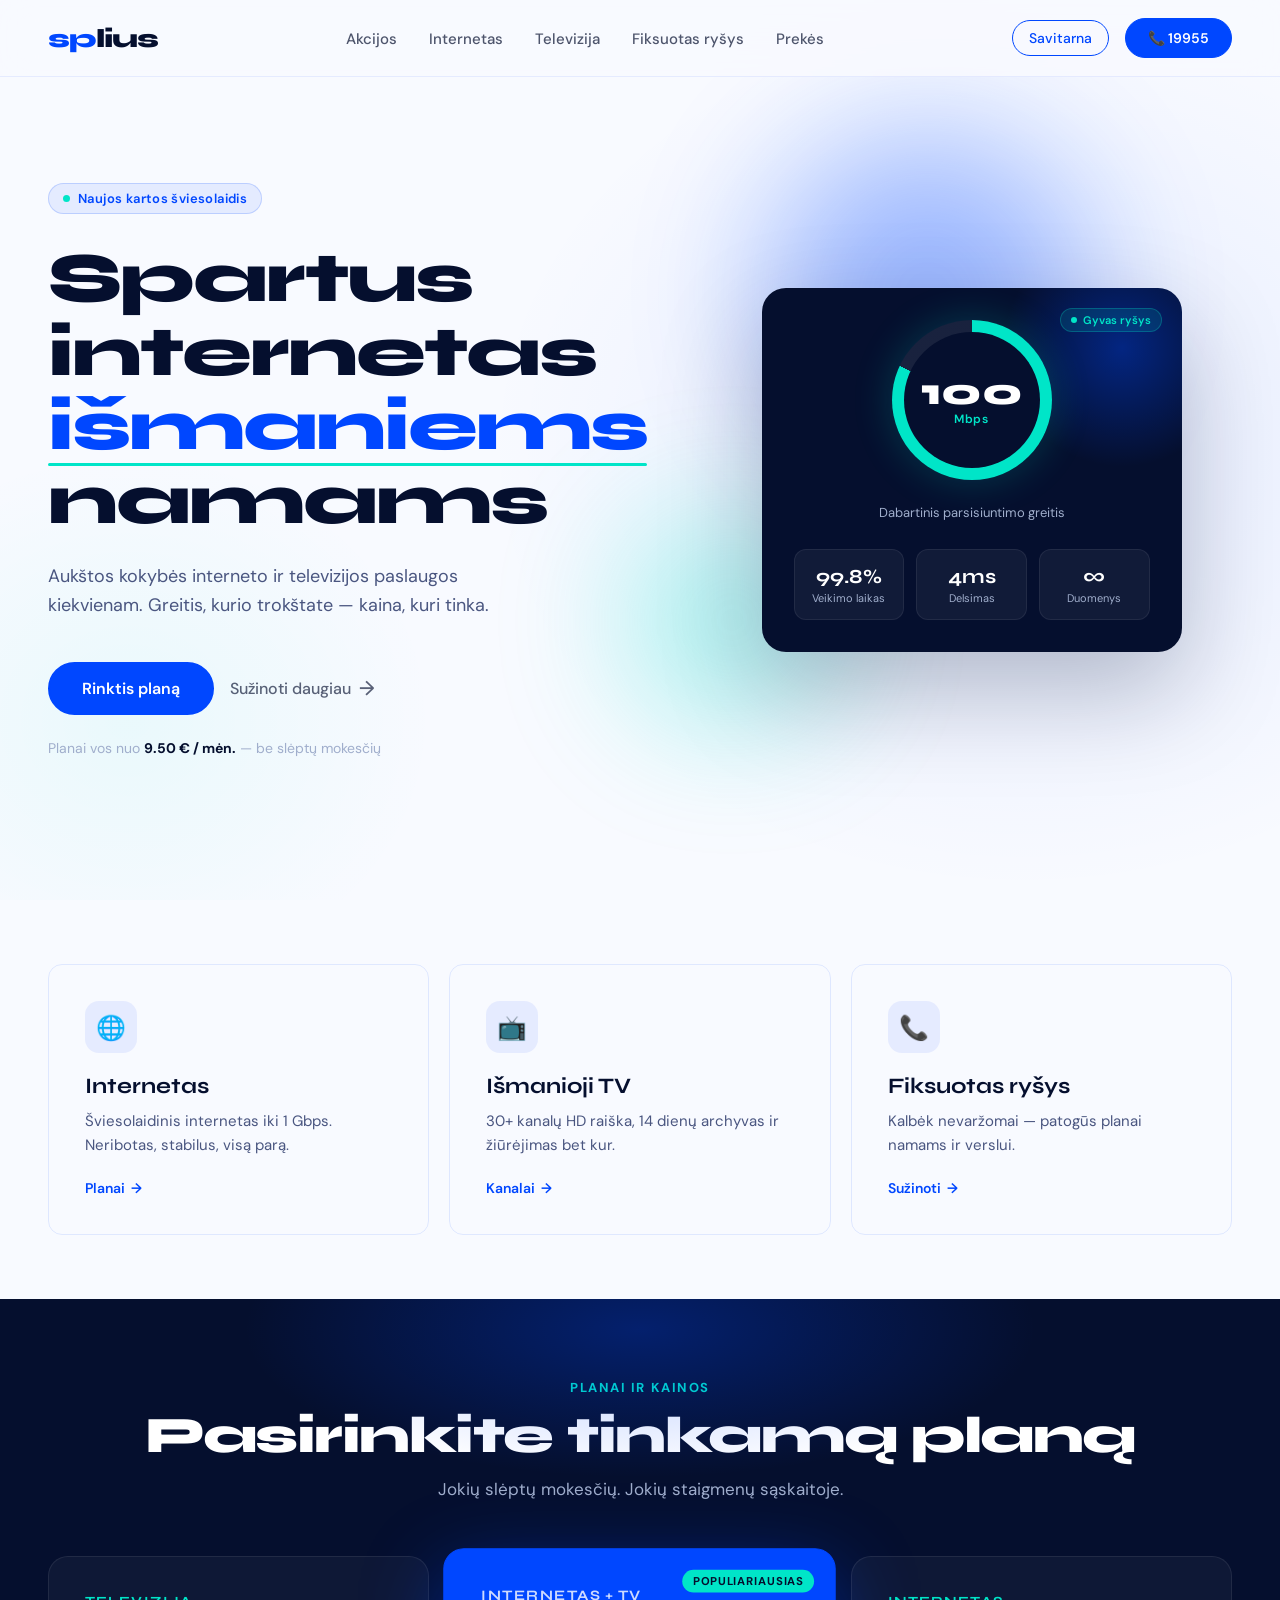
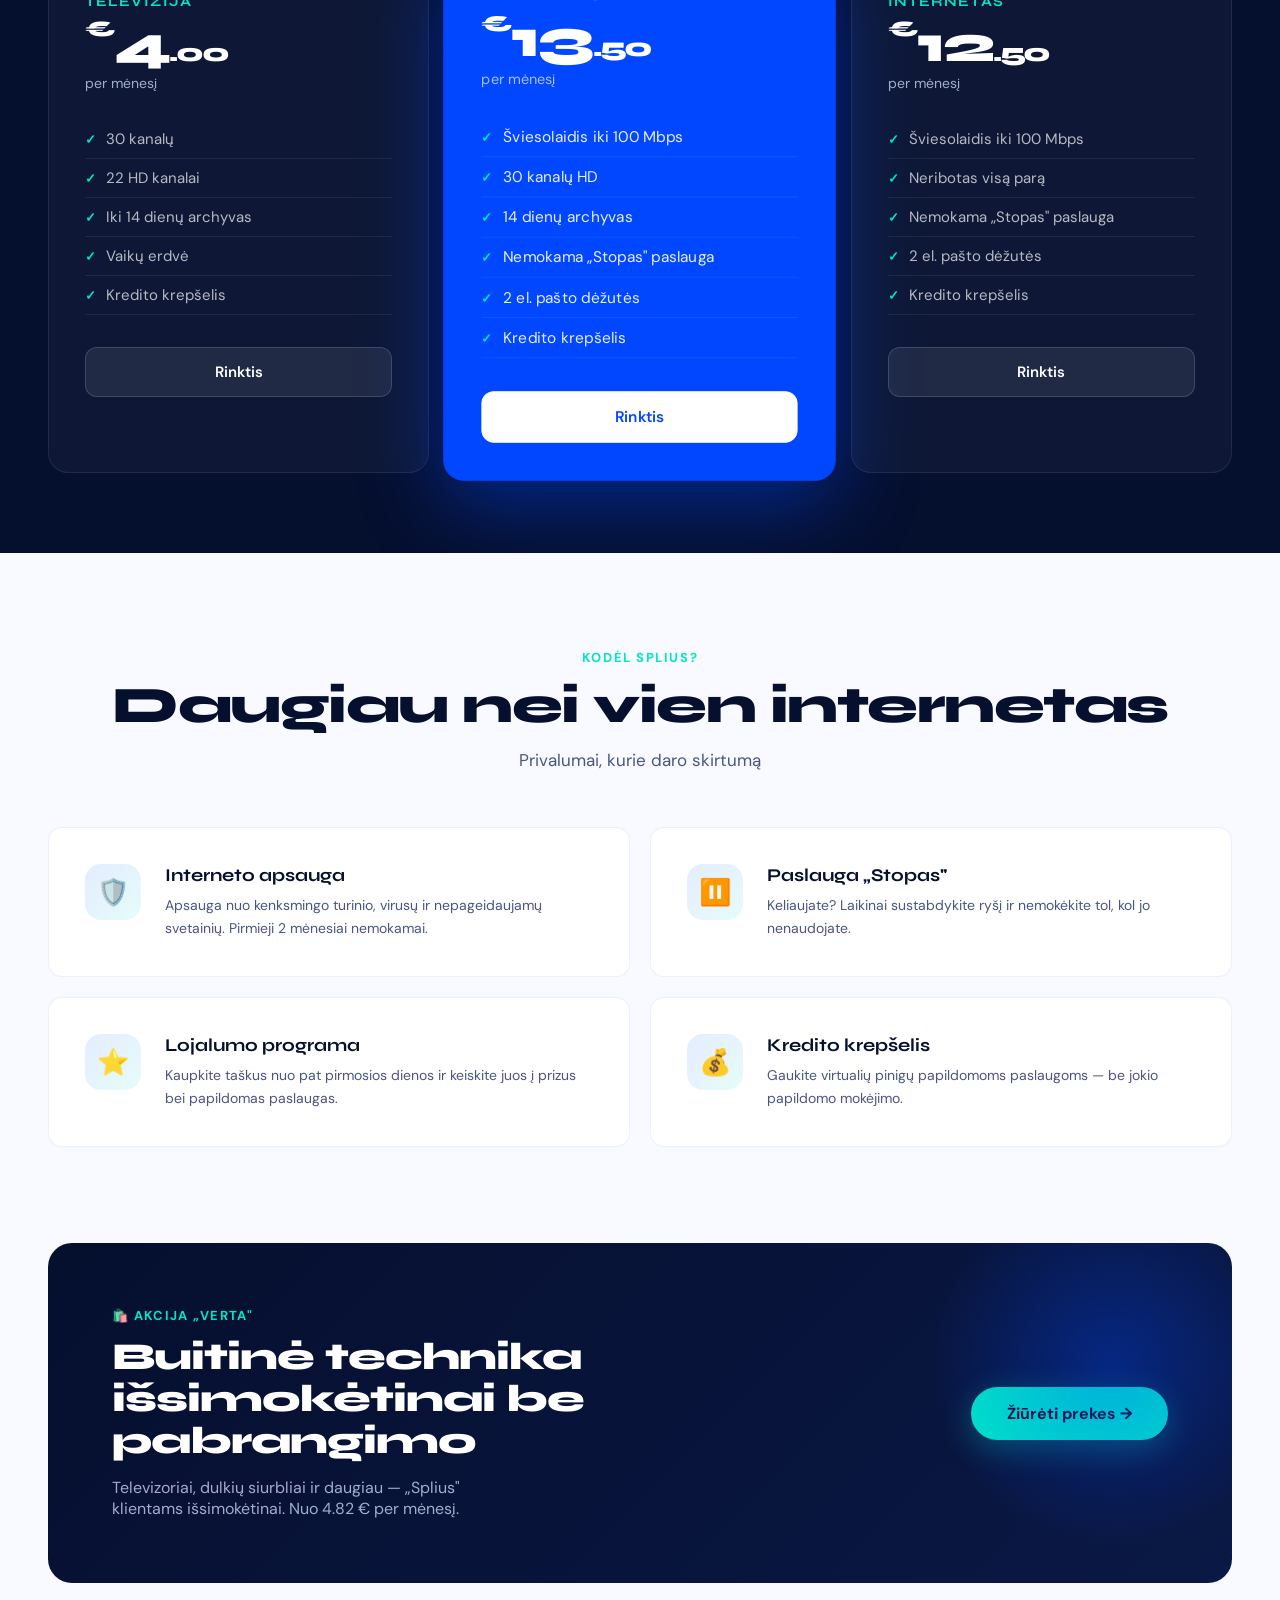
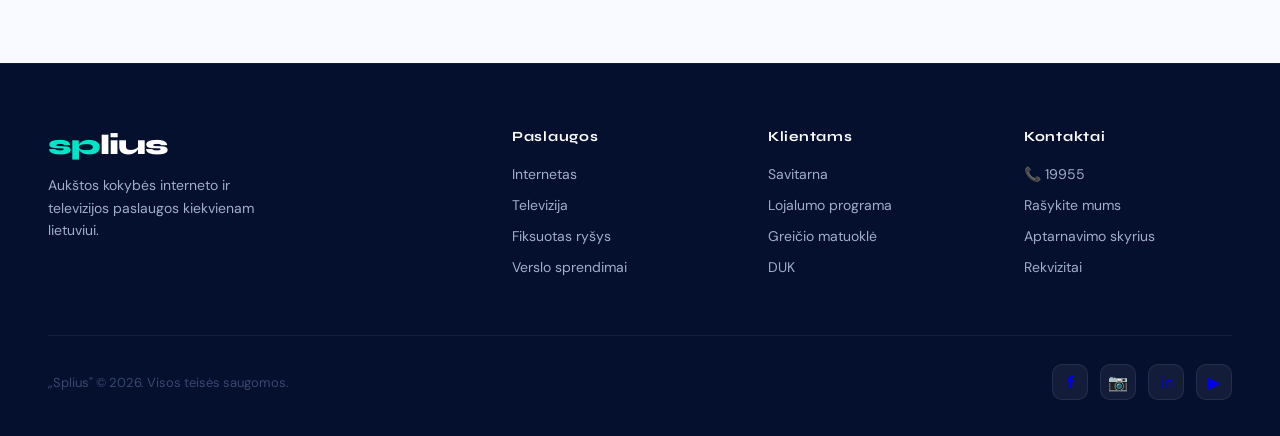
==== index.html @ e80cf437 "Create index.html" ====
<!DOCTYPE html>
<html lang="lt">
<head>
<meta charset="UTF-8">
<meta name="viewport" content="width=device-width, initial-scale=1.0">
<title>Splius — Internetas ir Televizija</title>
<link rel="preconnect" href="https://fonts.googleapis.com">
<link href="https://fonts.googleapis.com/css2?family=Syne:wght@400;600;700;800&family=DM+Sans:wght@300;400;500&display=swap" rel="stylesheet">
<style>
  *, *::before, *::after { box-sizing: border-box; margin: 0; padding: 0; }

  :root {
    --blue: #0047FF;
    --blue-mid: #1A5CFF;
    --navy: #050F2E;
    --sky: #C8DEFF;
    --white: #F8FAFF;
    --gray: #A0AECC;
    --accent: #00E5C8;
    --warn: #FF5533;
    --r: 14px;
  }

  html { scroll-behavior: smooth; }

  body {
    font-family: 'DM Sans', sans-serif;
    background: var(--white);
    color: var(--navy);
    overflow-x: hidden;
  }

  /* ── NAV ── */
  nav {
    position: fixed; top: 0; left: 0; right: 0; z-index: 100;
    display: flex; align-items: center; justify-content: space-between;
    padding: 18px 48px;
    background: rgba(248,250,255,.85);
    backdrop-filter: blur(16px);
    border-bottom: 1px solid rgba(0,71,255,.08);
  }

  .logo {
    font-family: 'Syne', sans-serif;
    font-size: 26px; font-weight: 800; letter-spacing: -1px;
    color: var(--blue); text-decoration: none;
  }
  .logo span { color: var(--navy); }

  .nav-links { display: flex; gap: 32px; list-style: none; }
  .nav-links a {
    text-decoration: none; font-size: 15px; font-weight: 500;
    color: var(--navy); opacity: .7;
    transition: opacity .2s;
  }
  .nav-links a:hover { opacity: 1; }

  .nav-right { display: flex; align-items: center; gap: 16px; }
  .btn-ghost {
    font-size: 14px; font-weight: 500; color: var(--blue);
    text-decoration: none; padding: 8px 16px;
    border: 1.5px solid var(--blue); border-radius: 999px;
    transition: all .2s;
  }
  .btn-ghost:hover { background: var(--blue); color: #fff; }
  .btn-main {
    font-size: 14px; font-weight: 600; color: #fff;
    background: var(--blue); padding: 10px 22px;
    border-radius: 999px; text-decoration: none;
    border: 1.5px solid var(--blue);
    transition: background .2s, transform .15s;
  }
  .btn-main:hover { background: var(--navy); transform: translateY(-1px); }

  /* ── HERO ── */
  .hero {
    min-height: 100vh;
    display: grid; grid-template-columns: 1fr 1fr;
    align-items: center;
    padding: 120px 48px 80px;
    gap: 64px;
    position: relative;
    overflow: hidden;
  }

  .hero::before {
    content: '';
    position: absolute; inset: 0;
    background:
      radial-gradient(ellipse 60% 70% at 80% 50%, rgba(0,71,255,.08) 0%, transparent 70%),
      radial-gradient(ellipse 40% 50% at 10% 80%, rgba(0,229,200,.06) 0%, transparent 60%);
    pointer-events: none;
  }

  /* Floating orbs */
  .orb {
    position: absolute; border-radius: 50%; pointer-events: none;
    filter: blur(70px); opacity: .35;
    animation: drift 8s ease-in-out infinite alternate;
  }
  .orb1 { width: 320px; height: 320px; background: var(--blue); top: 15%; right: 15%; animation-delay: 0s; }
  .orb2 { width: 200px; height: 200px; background: var(--accent); bottom: 20%; right: 35%; animation-delay: -3s; }
  @keyframes drift { from { transform: translate(0,0) scale(1); } to { transform: translate(20px,-20px) scale(1.07); } }

  .hero-text { position: relative; }

  .badge {
    display: inline-flex; align-items: center; gap: 8px;
    background: rgba(0,71,255,.08); color: var(--blue);
    border: 1px solid rgba(0,71,255,.18);
    border-radius: 999px; padding: 6px 14px;
    font-size: 13px; font-weight: 600; letter-spacing: .03em;
    margin-bottom: 28px;
    animation: fadeUp .6s ease both;
  }
  .badge-dot { width: 7px; height: 7px; border-radius: 50%; background: var(--accent); }

  .hero-title {
    font-family: 'Syne', sans-serif;
    font-size: clamp(42px, 5.5vw, 74px);
    font-weight: 800; line-height: 1.05; letter-spacing: -2px;
    margin-bottom: 24px;
    animation: fadeUp .6s .1s ease both;
  }
  .hero-title em {
    font-style: normal; color: var(--blue);
    position: relative;
  }
  .hero-title em::after {
    content: '';
    position: absolute; bottom: 2px; left: 0; right: 0;
    height: 3px; background: var(--accent); border-radius: 99px;
  }

  .hero-sub {
    font-size: 18px; line-height: 1.65; color: #4A5680;
    max-width: 460px; margin-bottom: 40px;
    animation: fadeUp .6s .2s ease both;
  }

  .hero-ctas {
    display: flex; gap: 12px; align-items: center;
    animation: fadeUp .6s .3s ease both;
  }
  .btn-hero {
    font-family: 'DM Sans', sans-serif;
    font-size: 16px; font-weight: 600;
    background: var(--blue); color: #fff;
    padding: 14px 32px; border-radius: 999px;
    text-decoration: none; border: 2px solid var(--blue);
    transition: all .2s;
  }
  .btn-hero:hover { background: var(--navy); border-color: var(--navy); transform: translateY(-2px); }
  .btn-hero-sec {
    font-size: 16px; font-weight: 500;
    color: var(--navy); text-decoration: none;
    display: flex; align-items: center; gap: 8px;
    padding: 14px 4px; opacity: .65;
    transition: opacity .2s;
  }
  .btn-hero-sec:hover { opacity: 1; }
  .arrow { font-size: 20px; }

  .price-note {
    margin-top: 24px; font-size: 14px; color: var(--gray);
    animation: fadeUp .6s .4s ease both;
  }
  .price-note strong { color: var(--navy); }

  /* Hero visual side */
  .hero-visual {
    position: relative;
    display: flex; justify-content: center; align-items: center;
    animation: fadeUp .7s .15s ease both;
  }

  .device-card {
    background: var(--navy);
    border-radius: 24px;
    padding: 32px;
    width: 100%; max-width: 420px;
    box-shadow: 0 40px 100px rgba(5,15,46,.25), 0 0 0 1px rgba(255,255,255,.05);
    position: relative;
    overflow: hidden;
  }
  .device-card::before {
    content: '';
    position: absolute; top: -60px; right: -60px;
    width: 240px; height: 240px;
    background: radial-gradient(circle, rgba(0,71,255,.4) 0%, transparent 70%);
  }

  .speed-ring {
    width: 160px; height: 160px; margin: 0 auto 24px;
    border-radius: 50%;
    background: conic-gradient(var(--accent) 0% 82%, rgba(255,255,255,.08) 82% 100%);
    display: flex; align-items: center; justify-content: center;
    position: relative;
    box-shadow: 0 0 40px rgba(0,229,200,.2);
  }
  .speed-ring::before {
    content: '';
    position: absolute; inset: 12px;
    border-radius: 50%; background: var(--navy);
  }
  .speed-inner {
    position: relative; text-align: center;
  }
  .speed-num {
    font-family: 'Syne', sans-serif;
    font-size: 38px; font-weight: 800; color: #fff; line-height: 1;
  }
  .speed-unit { font-size: 12px; color: var(--accent); font-weight: 600; letter-spacing: .08em; }

  .speed-label { text-align: center; color: var(--gray); font-size: 13px; margin-bottom: 28px; }

  .stats-row { display: flex; gap: 12px; }
  .stat-box {
    flex: 1; background: rgba(255,255,255,.05);
    border: 1px solid rgba(255,255,255,.07);
    border-radius: 12px; padding: 14px;
    text-align: center;
  }
  .stat-val { font-family: 'Syne', sans-serif; font-size: 20px; font-weight: 700; color: #fff; }
  .stat-lbl { font-size: 11px; color: var(--gray); margin-top: 2px; }

  .live-dot {
    display: inline-flex; align-items: center; gap: 6px;
    position: absolute; top: 20px; right: 20px;
    background: rgba(0,229,200,.12); border: 1px solid rgba(0,229,200,.25);
    border-radius: 999px; padding: 4px 10px;
    font-size: 11px; font-weight: 600; color: var(--accent);
  }
  .live-dot::before {
    content: ''; width: 6px; height: 6px; border-radius: 50%;
    background: var(--accent);
    animation: blink 1.2s infinite;
  }
  @keyframes blink { 0%,100% { opacity:1; } 50% { opacity:.2; } }

  @keyframes fadeUp {
    from { opacity: 0; transform: translateY(24px); }
    to   { opacity: 1; transform: translateY(0); }
  }

  /* ── SERVICES STRIP ── */
  .services-strip {
    padding: 64px 48px;
    display: grid; grid-template-columns: repeat(3,1fr); gap: 20px;
  }

  .svc-card {
    border-radius: var(--r);
    padding: 36px;
    border: 1.5px solid rgba(0,71,255,.10);
    transition: all .25s; cursor: pointer;
    position: relative; overflow: hidden;
  }
  .svc-card::before {
    content: ''; position: absolute; inset: 0;
    background: linear-gradient(135deg, rgba(0,71,255,.04) 0%, transparent 60%);
    opacity: 0; transition: opacity .25s;
  }
  .svc-card:hover { border-color: var(--blue); transform: translateY(-4px); box-shadow: 0 16px 48px rgba(0,71,255,.10); }
  .svc-card:hover::before { opacity: 1; }

  .svc-icon {
    width: 52px; height: 52px; border-radius: 14px;
    background: rgba(0,71,255,.08);
    display: flex; align-items: center; justify-content: center;
    font-size: 24px; margin-bottom: 20px;
  }
  .svc-card:hover .svc-icon { background: var(--blue); }

  .svc-title {
    font-family: 'Syne', sans-serif;
    font-size: 22px; font-weight: 700; margin-bottom: 10px;
  }
  .svc-desc { font-size: 15px; line-height: 1.6; color: #4A5680; margin-bottom: 20px; }
  .svc-link {
    font-size: 14px; font-weight: 600; color: var(--blue);
    text-decoration: none; display: inline-flex; align-items: center; gap: 6px;
    transition: gap .2s;
  }
  .svc-card:hover .svc-link { gap: 10px; }

  /* ── PRICING ── */
  .pricing-section {
    padding: 80px 48px;
    background: var(--navy);
    position: relative; overflow: hidden;
  }
  .pricing-section::before {
    content: '';
    position: absolute; top: -120px; left: 50%;
    transform: translateX(-50%);
    width: 800px; height: 300px;
    background: radial-gradient(ellipse, rgba(0,71,255,.3) 0%, transparent 70%);
    pointer-events: none;
  }

  .section-header { text-align: center; margin-bottom: 56px; }
  .section-label {
    font-size: 13px; font-weight: 700; letter-spacing: .12em;
    text-transform: uppercase; color: var(--accent);
    margin-bottom: 12px;
  }
  .section-title {
    font-family: 'Syne', sans-serif;
    font-size: clamp(30px, 4vw, 52px);
    font-weight: 800; line-height: 1.1; letter-spacing: -1.5px;
    color: #fff;
  }
  .section-title.dark { color: var(--navy); }
  .section-sub { font-size: 17px; color: var(--gray); margin-top: 14px; }

  .plans-grid { display: grid; grid-template-columns: repeat(3,1fr); gap: 20px; position: relative; }

  .plan-card {
    background: rgba(255,255,255,.04);
    border: 1.5px solid rgba(255,255,255,.08);
    border-radius: 20px; padding: 36px;
    transition: all .25s;
    position: relative; overflow: hidden;
  }
  .plan-card.featured {
    background: var(--blue);
    border-color: var(--blue);
    transform: scale(1.03);
    box-shadow: 0 24px 80px rgba(0,71,255,.45);
  }
  .plan-card:hover:not(.featured) { border-color: rgba(255,255,255,.2); transform: translateY(-4px); }

  .plan-badge {
    position: absolute; top: 20px; right: 20px;
    background: var(--accent); color: var(--navy);
    font-size: 11px; font-weight: 700; letter-spacing: .06em;
    text-transform: uppercase; padding: 4px 10px; border-radius: 999px;
  }

  .plan-name {
    font-family: 'Syne', sans-serif;
    font-size: 14px; font-weight: 700; letter-spacing: .08em;
    text-transform: uppercase; color: var(--accent);
    margin-bottom: 8px;
  }
  .plan-card.featured .plan-name { color: rgba(255,255,255,.8); }

  .plan-price {
    font-family: 'Syne', sans-serif;
    font-size: 52px; font-weight: 800; color: #fff;
    line-height: 1; letter-spacing: -2px;
    margin-bottom: 4px;
  }
  .plan-price sup { font-size: 22px; vertical-align: top; margin-top: 10px; }
  .plan-price-note { font-size: 14px; color: var(--gray); margin-bottom: 28px; }
  .plan-card.featured .plan-price-note { color: rgba(255,255,255,.65); }

  .plan-features { list-style: none; margin-bottom: 32px; }
  .plan-features li {
    font-size: 15px; color: rgba(255,255,255,.7);
    padding: 9px 0; border-bottom: 1px solid rgba(255,255,255,.07);
    display: flex; align-items: center; gap: 10px;
  }
  .plan-features li::before {
    content: '✓'; color: var(--accent);
    font-weight: 700; font-size: 13px; flex-shrink: 0;
  }
  .plan-card.featured .plan-features li { color: rgba(255,255,255,.9); }

  .btn-plan {
    display: block; text-align: center; text-decoration: none;
    font-weight: 600; font-size: 15px; padding: 14px;
    border-radius: 12px;
    background: rgba(255,255,255,.08);
    color: #fff; border: 1.5px solid rgba(255,255,255,.15);
    transition: all .2s;
  }
  .btn-plan:hover { background: rgba(255,255,255,.14); }
  .plan-card.featured .btn-plan {
    background: #fff; color: var(--blue); border-color: #fff;
  }
  .plan-card.featured .btn-plan:hover { background: var(--sky); }

  /* ── FEATURES ── */
  .features-section { padding: 96px 48px; }
  .features-grid { display: grid; grid-template-columns: repeat(2,1fr); gap: 20px; margin-top: 56px; }

  .feat-card {
    background: #fff; border-radius: var(--r);
    padding: 36px; border: 1.5px solid rgba(0,71,255,.08);
    display: flex; gap: 24px; align-items: flex-start;
    transition: all .25s;
  }
  .feat-card:hover { border-color: var(--blue); box-shadow: 0 12px 40px rgba(0,71,255,.08); }
  .feat-icon {
    width: 56px; height: 56px; border-radius: 16px; flex-shrink: 0;
    background: linear-gradient(135deg, rgba(0,71,255,.1), rgba(0,229,200,.1));
    display: flex; align-items: center; justify-content: center;
    font-size: 26px;
  }
  .feat-title { font-family: 'Syne', sans-serif; font-size: 18px; font-weight: 700; margin-bottom: 8px; }
  .feat-desc { font-size: 14px; line-height: 1.65; color: #4A5680; }

  /* ── PROMO ── */
  .promo-section { padding: 0 48px 80px; }
  .promo-banner {
    background: linear-gradient(135deg, var(--navy) 0%, #0A1845 100%);
    border-radius: 24px; padding: 64px;
    display: flex; align-items: center; justify-content: space-between; gap: 48px;
    position: relative; overflow: hidden;
  }
  .promo-banner::before {
    content: '';
    position: absolute; top: -80px; right: -80px;
    width: 400px; height: 400px;
    background: radial-gradient(circle, rgba(0,71,255,.35) 0%, transparent 65%);
  }
  .promo-label { font-size: 13px; font-weight: 700; color: var(--accent); letter-spacing: .1em; text-transform: uppercase; margin-bottom: 12px; }
  .promo-title { font-family: 'Syne', sans-serif; font-size: 38px; font-weight: 800; color: #fff; line-height: 1.1; letter-spacing: -1px; margin-bottom: 16px; }
  .promo-sub { font-size: 16px; color: var(--gray); max-width: 420px; }
  .promo-action { flex-shrink: 0; }
  .btn-promo {
    display: inline-block; text-decoration: none;
    background: var(--accent); color: var(--navy);
    font-weight: 700; font-size: 16px;
    padding: 16px 36px; border-radius: 999px;
    white-space: nowrap;
    transition: all .2s;
    box-shadow: 0 8px 32px rgba(0,229,200,.3);
  }
  .btn-promo:hover { transform: translateY(-2px); box-shadow: 0 12px 40px rgba(0,229,200,.4); }

  /* ── FOOTER ── */
  footer {
    background: var(--navy); padding: 64px 48px 36px;
    border-top: 1px solid rgba(255,255,255,.05);
  }
  .footer-grid { display: grid; grid-template-columns: 2fr 1fr 1fr 1fr; gap: 48px; margin-bottom: 48px; }
  .footer-brand .logo { font-size: 28px; }
  .footer-tagline { font-size: 14px; color: var(--gray); margin-top: 12px; line-height: 1.6; max-width: 240px; }
  .footer-col h4 { font-family: 'Syne', sans-serif; font-size: 14px; font-weight: 700; color: #fff; letter-spacing: .05em; margin-bottom: 18px; }
  .footer-col ul { list-style: none; }
  .footer-col li { margin-bottom: 10px; }
  .footer-col a { text-decoration: none; font-size: 14px; color: var(--gray); transition: color .2s; }
  .footer-col a:hover { color: #fff; }
  .footer-bottom { border-top: 1px solid rgba(255,255,255,.06); padding-top: 28px; display: flex; justify-content: space-between; align-items: center; }
  .footer-copy { font-size: 13px; color: #3A4870; }
  .footer-social { display: flex; gap: 12px; }
  .soc-btn {
    width: 36px; height: 36px; border-radius: 10px;
    background: rgba(255,255,255,.06); border: 1px solid rgba(255,255,255,.08);
    display: flex; align-items: center; justify-content: center;
    text-decoration: none; font-size: 16px;
    transition: background .2s;
  }
  .soc-btn:hover { background: var(--blue); }

  /* Scroll reveal */
  .reveal { opacity: 0; transform: translateY(30px); transition: all .65s cubic-bezier(.22,1,.36,1); }
  .revealed { opacity: 1; transform: none; }

  @media (max-width: 900px) {
    nav { padding: 16px 24px; }
    .nav-links { display: none; }
    .hero { grid-template-columns: 1fr; padding: 110px 24px 60px; gap: 40px; }
    .hero-visual { order: -1; }
    .services-strip, .plans-grid, .features-grid { grid-template-columns: 1fr; }
    .services-strip, .features-section, .pricing-section, .promo-section { padding-left: 24px; padding-right: 24px; }
    .footer-grid { grid-template-columns: 1fr 1fr; }
    .promo-banner { flex-direction: column; padding: 40px 32px; }
    .plan-card.featured { transform: none; }
  }
</style>
</head>
<body>

<!-- NAV -->
<nav>
  <a href="#" class="logo">sp<span>lius</span></a>
  <ul class="nav-links">
    <li><a href="#">Akcijos</a></li>
    <li><a href="#">Internetas</a></li>
    <li><a href="#">Televizija</a></li>
    <li><a href="#">Fiksuotas ryšys</a></li>
    <li><a href="#">Prekės</a></li>
  </ul>
  <div class="nav-right">
    <a href="#" class="btn-ghost">Savitarna</a>
    <a href="#" class="btn-main">📞 19955</a>
  </div>
</nav>

<!-- HERO -->
<section class="hero">
  <div class="orb orb1"></div>
  <div class="orb orb2"></div>

  <div class="hero-text">
    <div class="badge"><span class="badge-dot"></span>Naujos kartos šviesolaidis</div>
    <h1 class="hero-title">Spartus internetas<br><em>išmaniems</em> namams</h1>
    <p class="hero-sub">Aukštos kokybės interneto ir televizijos paslaugos kiekvienam. Greitis, kurio trokštate — kaina, kuri tinka.</p>
    <div class="hero-ctas">
      <a href="#" class="btn-hero">Rinktis planą</a>
      <a href="#" class="btn-hero-sec">Sužinoti daugiau <span class="arrow">→</span></a>
    </div>
    <p class="price-note">Planai vos nuo <strong>9.50 € / mėn.</strong> — be slėptų mokesčių</p>
  </div>

  <div class="hero-visual">
    <div class="device-card">
      <span class="live-dot">Gyvas ryšys</span>
      <div class="speed-ring">
        <div class="speed-inner">
          <div class="speed-num">100</div>
          <div class="speed-unit">Mbps</div>
        </div>
      </div>
      <p class="speed-label">Dabartinis parsisiuntimo greitis</p>
      <div class="stats-row">
        <div class="stat-box">
          <div class="stat-val">99.8%</div>
          <div class="stat-lbl">Veikimo laikas</div>
        </div>
        <div class="stat-box">
          <div class="stat-val">4ms</div>
          <div class="stat-lbl">Delsimas</div>
        </div>
        <div class="stat-box">
          <div class="stat-val">∞</div>
          <div class="stat-lbl">Duomenys</div>
        </div>
      </div>
    </div>
  </div>
</section>

<!-- SERVICES -->
<section class="services-strip reveal">
  <div class="svc-card">
    <div class="svc-icon">🌐</div>
    <h3 class="svc-title">Internetas</h3>
    <p class="svc-desc">Šviesolaidinis internetas iki 1 Gbps. Neribotas, stabilus, visą parą.</p>
    <a href="#" class="svc-link">Planai <span>→</span></a>
  </div>
  <div class="svc-card">
    <div class="svc-icon">📺</div>
    <h3 class="svc-title">Išmanioji TV</h3>
    <p class="svc-desc">30+ kanalų HD raiška, 14 dienų archyvas ir žiūrėjimas bet kur.</p>
    <a href="#" class="svc-link">Kanalai <span>→</span></a>
  </div>
  <div class="svc-card">
    <div class="svc-icon">📞</div>
    <h3 class="svc-title">Fiksuotas ryšys</h3>
    <p class="svc-desc">Kalbėk nevaržomai — patogūs planai namams ir verslui.</p>
    <a href="#" class="svc-link">Sužinoti <span>→</span></a>
  </div>
</section>

<!-- PRICING -->
<section class="pricing-section reveal">
  <div class="section-header">
    <p class="section-label">Planai ir kainos</p>
    <h2 class="section-title">Pasirinkite tinkamą planą</h2>
    <p class="section-sub">Jokių slėptų mokesčių. Jokių staigmenų sąskaitoje.</p>
  </div>
  <div class="plans-grid">
    <div class="plan-card">
      <div class="plan-name">Televizija</div>
      <div class="plan-price"><sup>€</sup>4<small style="font-size:26px">.00</small></div>
      <div class="plan-price-note">per mėnesį</div>
      <ul class="plan-features">
        <li>30 kanalų</li>
        <li>22 HD kanalai</li>
        <li>Iki 14 dienų archyvas</li>
        <li>Vaikų erdvė</li>
        <li>Kredito krepšelis</li>
      </ul>
      <a href="#" class="btn-plan">Rinktis</a>
    </div>

    <div class="plan-card featured">
      <span class="plan-badge">Populiariausias</span>
      <div class="plan-name">Internetas + TV</div>
      <div class="plan-price"><sup>€</sup>13<small style="font-size:26px">.50</small></div>
      <div class="plan-price-note">per mėnesį</div>
      <ul class="plan-features">
        <li>Šviesolaidis iki 100 Mbps</li>
        <li>30 kanalų HD</li>
        <li>14 dienų archyvas</li>
        <li>Nemokama „Stopas" paslauga</li>
        <li>2 el. pašto dėžutės</li>
        <li>Kredito krepšelis</li>
      </ul>
      <a href="#" class="btn-plan">Rinktis</a>
    </div>

    <div class="plan-card">
      <div class="plan-name">Internetas</div>
      <div class="plan-price"><sup>€</sup>12<small style="font-size:26px">.50</small></div>
      <div class="plan-price-note">per mėnesį</div>
      <ul class="plan-features">
        <li>Šviesolaidis iki 100 Mbps</li>
        <li>Neribotas visą parą</li>
        <li>Nemokama „Stopas" paslauga</li>
        <li>2 el. pašto dėžutės</li>
        <li>Kredito krepšelis</li>
      </ul>
      <a href="#" class="btn-plan">Rinktis</a>
    </div>
  </div>
</section>

<!-- FEATURES -->
<section class="features-section reveal">
  <div class="section-header">
    <p class="section-label">Kodėl Splius?</p>
    <h2 class="section-title dark">Daugiau nei vien internetas</h2>
    <p class="section-sub" style="color:#4A5680">Privalumai, kurie daro skirtumą</p>
  </div>
  <div class="features-grid">
    <div class="feat-card">
      <div class="feat-icon">🛡️</div>
      <div>
        <h4 class="feat-title">Interneto apsauga</h4>
        <p class="feat-desc">Apsauga nuo kenksmingo turinio, virusų ir nepageidaujamų svetainių. Pirmieji 2 mėnesiai nemokamai.</p>
      </div>
    </div>
    <div class="feat-card">
      <div class="feat-icon">⏸️</div>
      <div>
        <h4 class="feat-title">Paslauga „Stopas"</h4>
        <p class="feat-desc">Keliaujate? Laikinai sustabdykite ryšį ir nemokėkite tol, kol jo nenaudojate.</p>
      </div>
    </div>
    <div class="feat-card">
      <div class="feat-icon">⭐</div>
      <div>
        <h4 class="feat-title">Lojalumo programa</h4>
        <p class="feat-desc">Kaupkite taškus nuo pat pirmosios dienos ir keiskite juos į prizus bei papildomas paslaugas.</p>
      </div>
    </div>
    <div class="feat-card">
      <div class="feat-icon">💰</div>
      <div>
        <h4 class="feat-title">Kredito krepšelis</h4>
        <p class="feat-desc">Gaukite virtualių pinigų papildomoms paslaugoms — be jokio papildomo mokėjimo.</p>
      </div>
    </div>
  </div>
</section>

<!-- PROMO BANNER -->
<div class="promo-section reveal">
  <div class="promo-banner">
    <div>
      <p class="promo-label">🛍️ Akcija „Verta"</p>
      <h2 class="promo-title">Buitinė technika<br>išsimokėtinai be pabrangimo</h2>
      <p class="promo-sub">Televizoriai, dulkių siurbliai ir daugiau — „Splius" klientams išsimokėtinai. Nuo 4.82 € per mėnesį.</p>
    </div>
    <div class="promo-action">
      <a href="#" class="btn-promo">Žiūrėti prekes →</a>
    </div>
  </div>
</div>

<!-- FOOTER -->
<footer>
  <div class="footer-grid">
    <div class="footer-brand">
      <a href="#" class="logo" style="color:var(--accent)">sp<span style="color:#fff">lius</span></a>
      <p class="footer-tagline">Aukštos kokybės interneto ir televizijos paslaugos kiekvienam lietuviui.</p>
    </div>
    <div class="footer-col">
      <h4>Paslaugos</h4>
      <ul>
        <li><a href="#">Internetas</a></li>
        <li><a href="#">Televizija</a></li>
        <li><a href="#">Fiksuotas ryšys</a></li>
        <li><a href="#">Verslo sprendimai</a></li>
      </ul>
    </div>
    <div class="footer-col">
      <h4>Klientams</h4>
      <ul>
        <li><a href="#">Savitarna</a></li>
        <li><a href="#">Lojalumo programa</a></li>
        <li><a href="#">Greičio matuoklė</a></li>
        <li><a href="#">DUK</a></li>
      </ul>
    </div>
    <div class="footer-col">
      <h4>Kontaktai</h4>
      <ul>
        <li><a href="#">📞 19955</a></li>
        <li><a href="#">Rašykite mums</a></li>
        <li><a href="#">Aptarnavimo skyrius</a></li>
        <li><a href="#">Rekvizitai</a></li>
      </ul>
    </div>
  </div>
  <div class="footer-bottom">
    <p class="footer-copy">„Splius" © 2026. Visos teisės saugomos.</p>
    <div class="footer-social">
      <a href="#" class="soc-btn">𝗳</a>
      <a href="#" class="soc-btn">📷</a>
      <a href="#" class="soc-btn">in</a>
      <a href="#" class="soc-btn">▶</a>
    </div>
  </div>
</footer>

<script>
  // Scroll reveal
  const els = document.querySelectorAll('.reveal');
  const io = new IntersectionObserver((entries) => {
    entries.forEach(e => { if (e.isIntersecting) { e.target.classList.add('revealed'); io.unobserve(e.target); } });
  }, { threshold: 0.12 });
  els.forEach(el => io.observe(el));

  // Animate speed number
  const num = document.querySelector('.speed-num');
  let v = 0;
  const target = 100;
  const tick = () => { if (v < target) { v = Math.min(v + 3, target); num.textContent = v; requestAnimationFrame(tick); } };
  setTimeout(tick, 600);
</script>
</body>
</html>
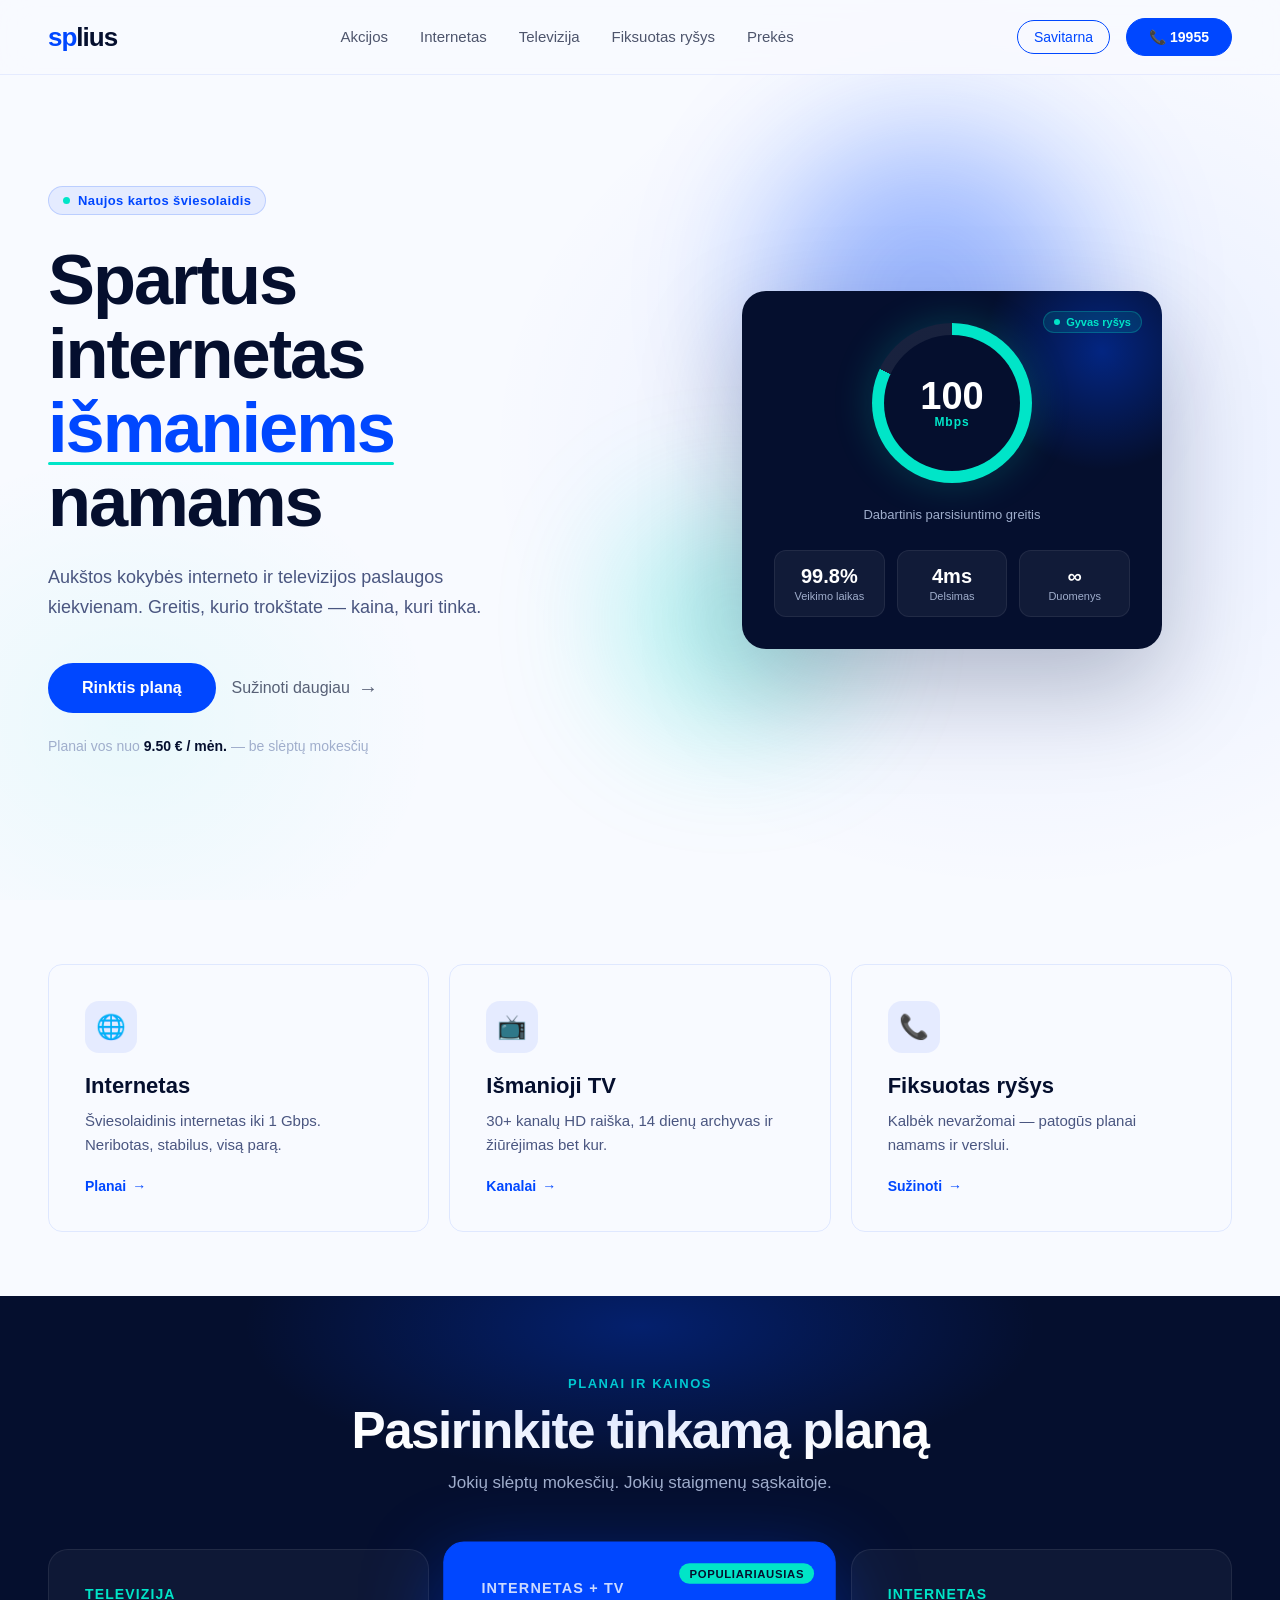
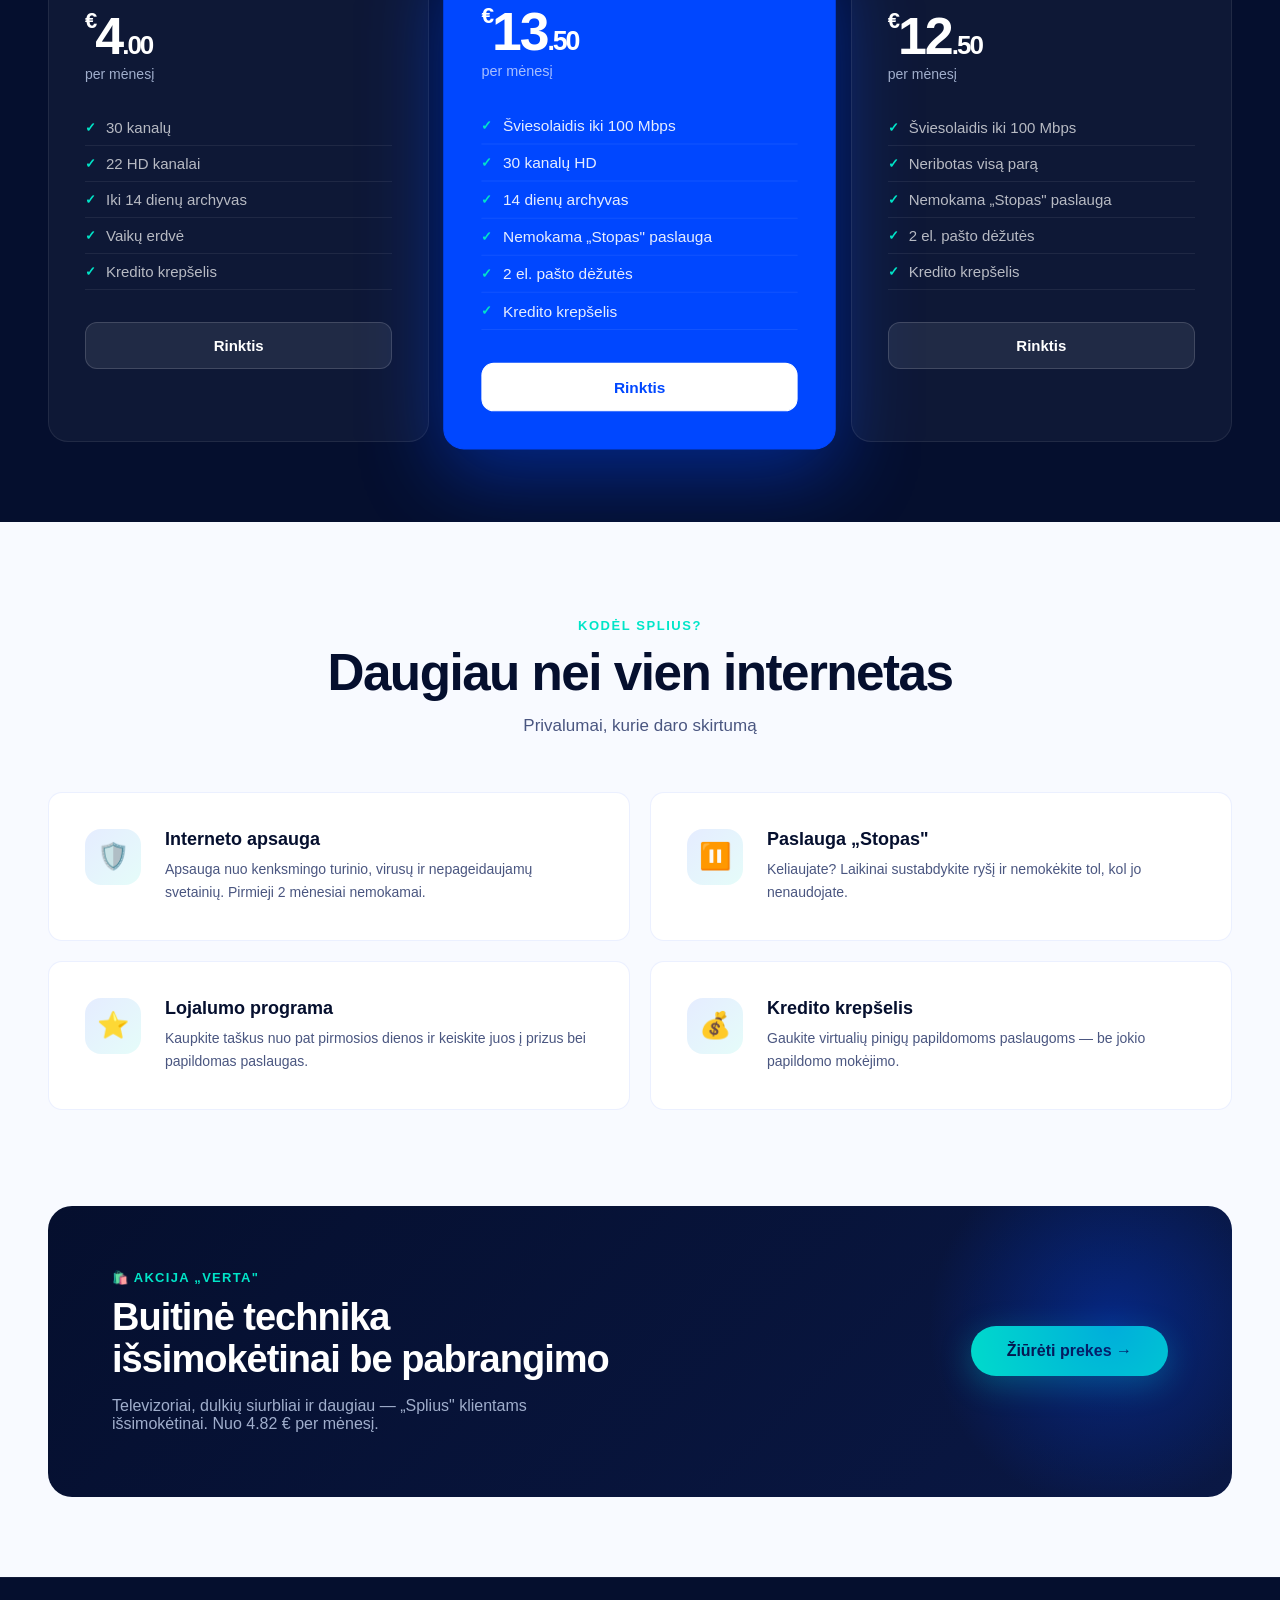
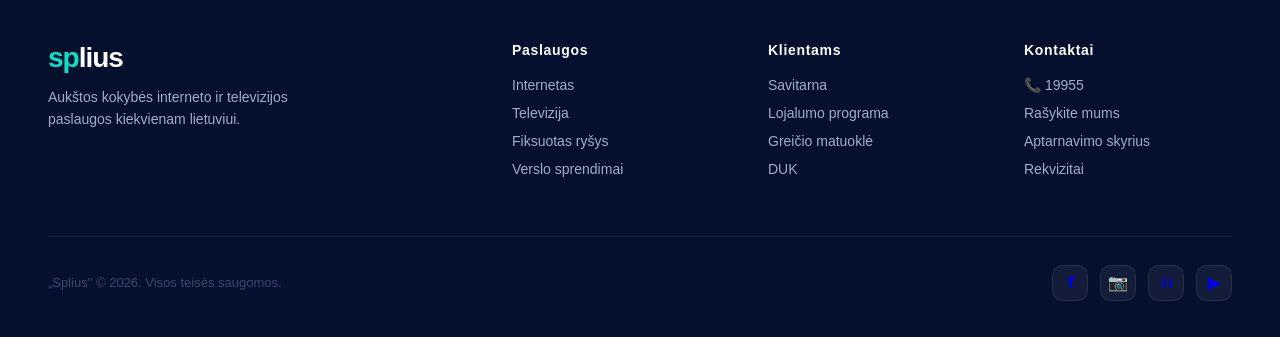
==== commit db5a04c3: "fix" ====
--- a/index.html
+++ b/index.html
@@ -5,7 +5,7 @@
 <meta name="viewport" content="width=device-width, initial-scale=1.0">
 <title>Splius — Internetas ir Televizija</title>
 <link rel="preconnect" href="https://fonts.googleapis.com">
-<link href="https://fonts.googleapis.com/css2?family=Syne:wght@400;600;700;800&family=DM+Sans:wght@300;400;500&display=swap" rel="stylesheet">
+<link href="https://fonts.googleapis.com/css2?family=Nunito:wght@400;600;700;800;900&family=Nunito+Sans:wght@400;500;600&display=swap" rel="stylesheet">
 <style>
   *, *::before, *::after { box-sizing: border-box; margin: 0; padding: 0; }
 
@@ -22,6 +22,7 @@
   }
 
   html { scroll-behavior: smooth; }
+  
 
   body {
     font-family: 'DM Sans', sans-serif;
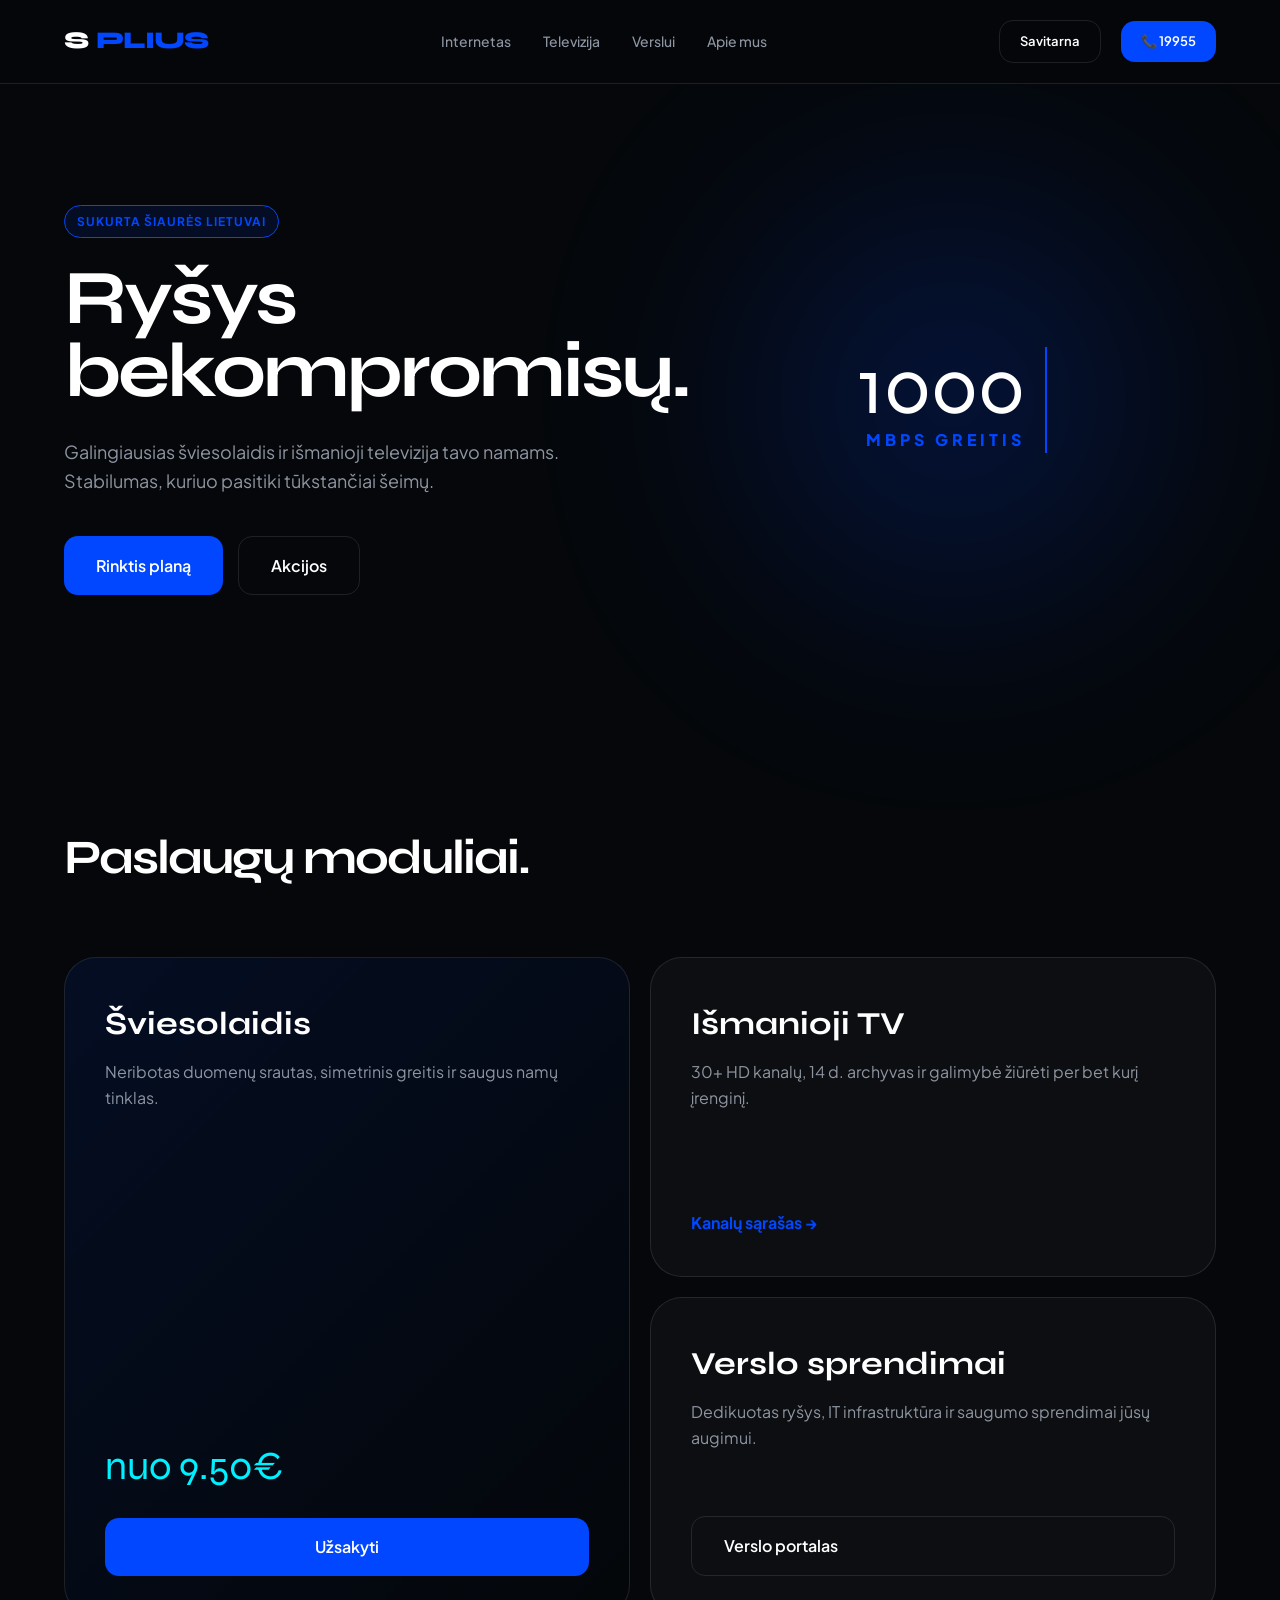
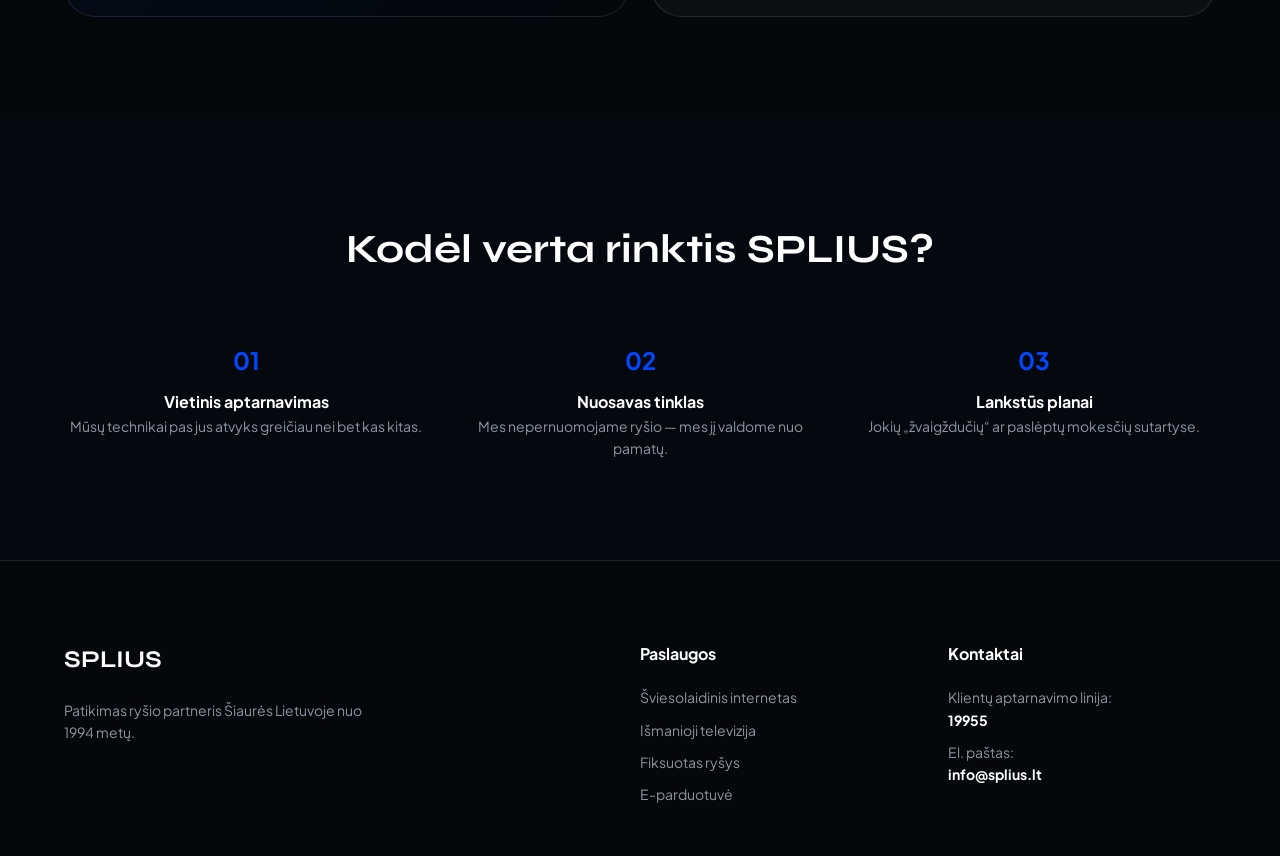
==== commit e678e042: "update" ====
--- a/index.html
+++ b/index.html
@@ -3,728 +3,274 @@
 <head>
 <meta charset="UTF-8">
 <meta name="viewport" content="width=device-width, initial-scale=1.0">
-<title>Splius — Internetas ir Televizija</title>
-<link rel="preconnect" href="https://fonts.googleapis.com">
-<link href="https://fonts.googleapis.com/css2?family=Nunito:wght@400;600;700;800;900&family=Nunito+Sans:wght@400;500;600&display=swap" rel="stylesheet">
+<title>Splius — Jūsų skaitmeninis pamatas</title>
+<link href="https://fonts.googleapis.com/css2?family=Plus+Jakarta+Sans:wght@400;500;600&family=Syne:wght@700;800&display=swap" rel="stylesheet">
 <style>
-  *, *::before, *::after { box-sizing: border-box; margin: 0; padding: 0; }
-
-  :root {
-    --blue: #0047FF;
-    --blue-mid: #1A5CFF;
-    --navy: #050F2E;
-    --sky: #C8DEFF;
-    --white: #F8FAFF;
-    --gray: #A0AECC;
-    --accent: #00E5C8;
-    --warn: #FF5533;
-    --r: 14px;
-  }
-
-  html { scroll-behavior: smooth; }
-  
-
-  body {
-    font-family: 'DM Sans', sans-serif;
-    background: var(--white);
-    color: var(--navy);
-    overflow-x: hidden;
-  }
-
-  /* ── NAV ── */
-  nav {
-    position: fixed; top: 0; left: 0; right: 0; z-index: 100;
-    display: flex; align-items: center; justify-content: space-between;
-    padding: 18px 48px;
-    background: rgba(248,250,255,.85);
-    backdrop-filter: blur(16px);
-    border-bottom: 1px solid rgba(0,71,255,.08);
-  }
-
-  .logo {
-    font-family: 'Syne', sans-serif;
-    font-size: 26px; font-weight: 800; letter-spacing: -1px;
-    color: var(--blue); text-decoration: none;
-  }
-  .logo span { color: var(--navy); }
-
-  .nav-links { display: flex; gap: 32px; list-style: none; }
-  .nav-links a {
-    text-decoration: none; font-size: 15px; font-weight: 500;
-    color: var(--navy); opacity: .7;
-    transition: opacity .2s;
-  }
-  .nav-links a:hover { opacity: 1; }
-
-  .nav-right { display: flex; align-items: center; gap: 16px; }
-  .btn-ghost {
-    font-size: 14px; font-weight: 500; color: var(--blue);
-    text-decoration: none; padding: 8px 16px;
-    border: 1.5px solid var(--blue); border-radius: 999px;
-    transition: all .2s;
-  }
-  .btn-ghost:hover { background: var(--blue); color: #fff; }
-  .btn-main {
-    font-size: 14px; font-weight: 600; color: #fff;
-    background: var(--blue); padding: 10px 22px;
-    border-radius: 999px; text-decoration: none;
-    border: 1.5px solid var(--blue);
-    transition: background .2s, transform .15s;
-  }
-  .btn-main:hover { background: var(--navy); transform: translateY(-1px); }
-
-  /* ── HERO ── */
-  .hero {
-    min-height: 100vh;
-    display: grid; grid-template-columns: 1fr 1fr;
-    align-items: center;
-    padding: 120px 48px 80px;
-    gap: 64px;
-    position: relative;
-    overflow: hidden;
-  }
-
-  .hero::before {
-    content: '';
-    position: absolute; inset: 0;
-    background:
-      radial-gradient(ellipse 60% 70% at 80% 50%, rgba(0,71,255,.08) 0%, transparent 70%),
-      radial-gradient(ellipse 40% 50% at 10% 80%, rgba(0,229,200,.06) 0%, transparent 60%);
-    pointer-events: none;
-  }
-
-  /* Floating orbs */
-  .orb {
-    position: absolute; border-radius: 50%; pointer-events: none;
-    filter: blur(70px); opacity: .35;
-    animation: drift 8s ease-in-out infinite alternate;
-  }
-  .orb1 { width: 320px; height: 320px; background: var(--blue); top: 15%; right: 15%; animation-delay: 0s; }
-  .orb2 { width: 200px; height: 200px; background: var(--accent); bottom: 20%; right: 35%; animation-delay: -3s; }
-  @keyframes drift { from { transform: translate(0,0) scale(1); } to { transform: translate(20px,-20px) scale(1.07); } }
-
-  .hero-text { position: relative; }
-
-  .badge {
-    display: inline-flex; align-items: center; gap: 8px;
-    background: rgba(0,71,255,.08); color: var(--blue);
-    border: 1px solid rgba(0,71,255,.18);
-    border-radius: 999px; padding: 6px 14px;
-    font-size: 13px; font-weight: 600; letter-spacing: .03em;
-    margin-bottom: 28px;
-    animation: fadeUp .6s ease both;
-  }
-  .badge-dot { width: 7px; height: 7px; border-radius: 50%; background: var(--accent); }
-
-  .hero-title {
-    font-family: 'Syne', sans-serif;
-    font-size: clamp(42px, 5.5vw, 74px);
-    font-weight: 800; line-height: 1.05; letter-spacing: -2px;
-    margin-bottom: 24px;
-    animation: fadeUp .6s .1s ease both;
-  }
-  .hero-title em {
-    font-style: normal; color: var(--blue);
-    position: relative;
-  }
-  .hero-title em::after {
-    content: '';
-    position: absolute; bottom: 2px; left: 0; right: 0;
-    height: 3px; background: var(--accent); border-radius: 99px;
-  }
-
-  .hero-sub {
-    font-size: 18px; line-height: 1.65; color: #4A5680;
-    max-width: 460px; margin-bottom: 40px;
-    animation: fadeUp .6s .2s ease both;
-  }
-
-  .hero-ctas {
-    display: flex; gap: 12px; align-items: center;
-    animation: fadeUp .6s .3s ease both;
-  }
-  .btn-hero {
-    font-family: 'DM Sans', sans-serif;
-    font-size: 16px; font-weight: 600;
-    background: var(--blue); color: #fff;
-    padding: 14px 32px; border-radius: 999px;
-    text-decoration: none; border: 2px solid var(--blue);
-    transition: all .2s;
-  }
-  .btn-hero:hover { background: var(--navy); border-color: var(--navy); transform: translateY(-2px); }
-  .btn-hero-sec {
-    font-size: 16px; font-weight: 500;
-    color: var(--navy); text-decoration: none;
-    display: flex; align-items: center; gap: 8px;
-    padding: 14px 4px; opacity: .65;
-    transition: opacity .2s;
-  }
-  .btn-hero-sec:hover { opacity: 1; }
-  .arrow { font-size: 20px; }
-
-  .price-note {
-    margin-top: 24px; font-size: 14px; color: var(--gray);
-    animation: fadeUp .6s .4s ease both;
-  }
-  .price-note strong { color: var(--navy); }
-
-  /* Hero visual side */
-  .hero-visual {
-    position: relative;
-    display: flex; justify-content: center; align-items: center;
-    animation: fadeUp .7s .15s ease both;
-  }
-
-  .device-card {
-    background: var(--navy);
-    border-radius: 24px;
-    padding: 32px;
-    width: 100%; max-width: 420px;
-    box-shadow: 0 40px 100px rgba(5,15,46,.25), 0 0 0 1px rgba(255,255,255,.05);
-    position: relative;
-    overflow: hidden;
-  }
-  .device-card::before {
-    content: '';
-    position: absolute; top: -60px; right: -60px;
-    width: 240px; height: 240px;
-    background: radial-gradient(circle, rgba(0,71,255,.4) 0%, transparent 70%);
-  }
-
-  .speed-ring {
-    width: 160px; height: 160px; margin: 0 auto 24px;
-    border-radius: 50%;
-    background: conic-gradient(var(--accent) 0% 82%, rgba(255,255,255,.08) 82% 100%);
-    display: flex; align-items: center; justify-content: center;
-    position: relative;
-    box-shadow: 0 0 40px rgba(0,229,200,.2);
-  }
-  .speed-ring::before {
-    content: '';
-    position: absolute; inset: 12px;
-    border-radius: 50%; background: var(--navy);
-  }
-  .speed-inner {
-    position: relative; text-align: center;
-  }
-  .speed-num {
-    font-family: 'Syne', sans-serif;
-    font-size: 38px; font-weight: 800; color: #fff; line-height: 1;
-  }
-  .speed-unit { font-size: 12px; color: var(--accent); font-weight: 600; letter-spacing: .08em; }
-
-  .speed-label { text-align: center; color: var(--gray); font-size: 13px; margin-bottom: 28px; }
-
-  .stats-row { display: flex; gap: 12px; }
-  .stat-box {
-    flex: 1; background: rgba(255,255,255,.05);
-    border: 1px solid rgba(255,255,255,.07);
-    border-radius: 12px; padding: 14px;
-    text-align: center;
-  }
-  .stat-val { font-family: 'Syne', sans-serif; font-size: 20px; font-weight: 700; color: #fff; }
-  .stat-lbl { font-size: 11px; color: var(--gray); margin-top: 2px; }
-
-  .live-dot {
-    display: inline-flex; align-items: center; gap: 6px;
-    position: absolute; top: 20px; right: 20px;
-    background: rgba(0,229,200,.12); border: 1px solid rgba(0,229,200,.25);
-    border-radius: 999px; padding: 4px 10px;
-    font-size: 11px; font-weight: 600; color: var(--accent);
-  }
-  .live-dot::before {
-    content: ''; width: 6px; height: 6px; border-radius: 50%;
-    background: var(--accent);
-    animation: blink 1.2s infinite;
-  }
-  @keyframes blink { 0%,100% { opacity:1; } 50% { opacity:.2; } }
-
-  @keyframes fadeUp {
-    from { opacity: 0; transform: translateY(24px); }
-    to   { opacity: 1; transform: translateY(0); }
-  }
-
-  /* ── SERVICES STRIP ── */
-  .services-strip {
-    padding: 64px 48px;
-    display: grid; grid-template-columns: repeat(3,1fr); gap: 20px;
-  }
-
-  .svc-card {
-    border-radius: var(--r);
-    padding: 36px;
-    border: 1.5px solid rgba(0,71,255,.10);
-    transition: all .25s; cursor: pointer;
-    position: relative; overflow: hidden;
-  }
-  .svc-card::before {
-    content: ''; position: absolute; inset: 0;
-    background: linear-gradient(135deg, rgba(0,71,255,.04) 0%, transparent 60%);
-    opacity: 0; transition: opacity .25s;
-  }
-  .svc-card:hover { border-color: var(--blue); transform: translateY(-4px); box-shadow: 0 16px 48px rgba(0,71,255,.10); }
-  .svc-card:hover::before { opacity: 1; }
-
-  .svc-icon {
-    width: 52px; height: 52px; border-radius: 14px;
-    background: rgba(0,71,255,.08);
-    display: flex; align-items: center; justify-content: center;
-    font-size: 24px; margin-bottom: 20px;
-  }
-  .svc-card:hover .svc-icon { background: var(--blue); }
-
-  .svc-title {
-    font-family: 'Syne', sans-serif;
-    font-size: 22px; font-weight: 700; margin-bottom: 10px;
-  }
-  .svc-desc { font-size: 15px; line-height: 1.6; color: #4A5680; margin-bottom: 20px; }
-  .svc-link {
-    font-size: 14px; font-weight: 600; color: var(--blue);
-    text-decoration: none; display: inline-flex; align-items: center; gap: 6px;
-    transition: gap .2s;
-  }
-  .svc-card:hover .svc-link { gap: 10px; }
-
-  /* ── PRICING ── */
-  .pricing-section {
-    padding: 80px 48px;
-    background: var(--navy);
-    position: relative; overflow: hidden;
-  }
-  .pricing-section::before {
-    content: '';
-    position: absolute; top: -120px; left: 50%;
-    transform: translateX(-50%);
-    width: 800px; height: 300px;
-    background: radial-gradient(ellipse, rgba(0,71,255,.3) 0%, transparent 70%);
-    pointer-events: none;
-  }
-
-  .section-header { text-align: center; margin-bottom: 56px; }
-  .section-label {
-    font-size: 13px; font-weight: 700; letter-spacing: .12em;
-    text-transform: uppercase; color: var(--accent);
-    margin-bottom: 12px;
-  }
-  .section-title {
-    font-family: 'Syne', sans-serif;
-    font-size: clamp(30px, 4vw, 52px);
-    font-weight: 800; line-height: 1.1; letter-spacing: -1.5px;
-    color: #fff;
-  }
-  .section-title.dark { color: var(--navy); }
-  .section-sub { font-size: 17px; color: var(--gray); margin-top: 14px; }
-
-  .plans-grid { display: grid; grid-template-columns: repeat(3,1fr); gap: 20px; position: relative; }
-
-  .plan-card {
-    background: rgba(255,255,255,.04);
-    border: 1.5px solid rgba(255,255,255,.08);
-    border-radius: 20px; padding: 36px;
-    transition: all .25s;
-    position: relative; overflow: hidden;
-  }
-  .plan-card.featured {
-    background: var(--blue);
-    border-color: var(--blue);
-    transform: scale(1.03);
-    box-shadow: 0 24px 80px rgba(0,71,255,.45);
-  }
-  .plan-card:hover:not(.featured) { border-color: rgba(255,255,255,.2); transform: translateY(-4px); }
-
-  .plan-badge {
-    position: absolute; top: 20px; right: 20px;
-    background: var(--accent); color: var(--navy);
-    font-size: 11px; font-weight: 700; letter-spacing: .06em;
-    text-transform: uppercase; padding: 4px 10px; border-radius: 999px;
-  }
-
-  .plan-name {
-    font-family: 'Syne', sans-serif;
-    font-size: 14px; font-weight: 700; letter-spacing: .08em;
-    text-transform: uppercase; color: var(--accent);
-    margin-bottom: 8px;
-  }
-  .plan-card.featured .plan-name { color: rgba(255,255,255,.8); }
-
-  .plan-price {
-    font-family: 'Syne', sans-serif;
-    font-size: 52px; font-weight: 800; color: #fff;
-    line-height: 1; letter-spacing: -2px;
-    margin-bottom: 4px;
-  }
-  .plan-price sup { font-size: 22px; vertical-align: top; margin-top: 10px; }
-  .plan-price-note { font-size: 14px; color: var(--gray); margin-bottom: 28px; }
-  .plan-card.featured .plan-price-note { color: rgba(255,255,255,.65); }
-
-  .plan-features { list-style: none; margin-bottom: 32px; }
-  .plan-features li {
-    font-size: 15px; color: rgba(255,255,255,.7);
-    padding: 9px 0; border-bottom: 1px solid rgba(255,255,255,.07);
-    display: flex; align-items: center; gap: 10px;
-  }
-  .plan-features li::before {
-    content: '✓'; color: var(--accent);
-    font-weight: 700; font-size: 13px; flex-shrink: 0;
-  }
-  .plan-card.featured .plan-features li { color: rgba(255,255,255,.9); }
-
-  .btn-plan {
-    display: block; text-align: center; text-decoration: none;
-    font-weight: 600; font-size: 15px; padding: 14px;
-    border-radius: 12px;
-    background: rgba(255,255,255,.08);
-    color: #fff; border: 1.5px solid rgba(255,255,255,.15);
-    transition: all .2s;
-  }
-  .btn-plan:hover { background: rgba(255,255,255,.14); }
-  .plan-card.featured .btn-plan {
-    background: #fff; color: var(--blue); border-color: #fff;
-  }
-  .plan-card.featured .btn-plan:hover { background: var(--sky); }
-
-  /* ── FEATURES ── */
-  .features-section { padding: 96px 48px; }
-  .features-grid { display: grid; grid-template-columns: repeat(2,1fr); gap: 20px; margin-top: 56px; }
-
-  .feat-card {
-    background: #fff; border-radius: var(--r);
-    padding: 36px; border: 1.5px solid rgba(0,71,255,.08);
-    display: flex; gap: 24px; align-items: flex-start;
-    transition: all .25s;
-  }
-  .feat-card:hover { border-color: var(--blue); box-shadow: 0 12px 40px rgba(0,71,255,.08); }
-  .feat-icon {
-    width: 56px; height: 56px; border-radius: 16px; flex-shrink: 0;
-    background: linear-gradient(135deg, rgba(0,71,255,.1), rgba(0,229,200,.1));
-    display: flex; align-items: center; justify-content: center;
-    font-size: 26px;
-  }
-  .feat-title { font-family: 'Syne', sans-serif; font-size: 18px; font-weight: 700; margin-bottom: 8px; }
-  .feat-desc { font-size: 14px; line-height: 1.65; color: #4A5680; }
-
-  /* ── PROMO ── */
-  .promo-section { padding: 0 48px 80px; }
-  .promo-banner {
-    background: linear-gradient(135deg, var(--navy) 0%, #0A1845 100%);
-    border-radius: 24px; padding: 64px;
-    display: flex; align-items: center; justify-content: space-between; gap: 48px;
-    position: relative; overflow: hidden;
-  }
-  .promo-banner::before {
-    content: '';
-    position: absolute; top: -80px; right: -80px;
-    width: 400px; height: 400px;
-    background: radial-gradient(circle, rgba(0,71,255,.35) 0%, transparent 65%);
-  }
-  .promo-label { font-size: 13px; font-weight: 700; color: var(--accent); letter-spacing: .1em; text-transform: uppercase; margin-bottom: 12px; }
-  .promo-title { font-family: 'Syne', sans-serif; font-size: 38px; font-weight: 800; color: #fff; line-height: 1.1; letter-spacing: -1px; margin-bottom: 16px; }
-  .promo-sub { font-size: 16px; color: var(--gray); max-width: 420px; }
-  .promo-action { flex-shrink: 0; }
-  .btn-promo {
-    display: inline-block; text-decoration: none;
-    background: var(--accent); color: var(--navy);
-    font-weight: 700; font-size: 16px;
-    padding: 16px 36px; border-radius: 999px;
-    white-space: nowrap;
-    transition: all .2s;
-    box-shadow: 0 8px 32px rgba(0,229,200,.3);
-  }
-  .btn-promo:hover { transform: translateY(-2px); box-shadow: 0 12px 40px rgba(0,229,200,.4); }
-
-  /* ── FOOTER ── */
-  footer {
-    background: var(--navy); padding: 64px 48px 36px;
-    border-top: 1px solid rgba(255,255,255,.05);
-  }
-  .footer-grid { display: grid; grid-template-columns: 2fr 1fr 1fr 1fr; gap: 48px; margin-bottom: 48px; }
-  .footer-brand .logo { font-size: 28px; }
-  .footer-tagline { font-size: 14px; color: var(--gray); margin-top: 12px; line-height: 1.6; max-width: 240px; }
-  .footer-col h4 { font-family: 'Syne', sans-serif; font-size: 14px; font-weight: 700; color: #fff; letter-spacing: .05em; margin-bottom: 18px; }
-  .footer-col ul { list-style: none; }
-  .footer-col li { margin-bottom: 10px; }
-  .footer-col a { text-decoration: none; font-size: 14px; color: var(--gray); transition: color .2s; }
-  .footer-col a:hover { color: #fff; }
-  .footer-bottom { border-top: 1px solid rgba(255,255,255,.06); padding-top: 28px; display: flex; justify-content: space-between; align-items: center; }
-  .footer-copy { font-size: 13px; color: #3A4870; }
-  .footer-social { display: flex; gap: 12px; }
-  .soc-btn {
-    width: 36px; height: 36px; border-radius: 10px;
-    background: rgba(255,255,255,.06); border: 1px solid rgba(255,255,255,.08);
-    display: flex; align-items: center; justify-content: center;
-    text-decoration: none; font-size: 16px;
-    transition: background .2s;
-  }
-  .soc-btn:hover { background: var(--blue); }
-
-  /* Scroll reveal */
-  .reveal { opacity: 0; transform: translateY(30px); transition: all .65s cubic-bezier(.22,1,.36,1); }
-  .revealed { opacity: 1; transform: none; }
-
-  @media (max-width: 900px) {
-    nav { padding: 16px 24px; }
-    .nav-links { display: none; }
-    .hero { grid-template-columns: 1fr; padding: 110px 24px 60px; gap: 40px; }
-    .hero-visual { order: -1; }
-    .services-strip, .plans-grid, .features-grid { grid-template-columns: 1fr; }
-    .services-strip, .features-section, .pricing-section, .promo-section { padding-left: 24px; padding-right: 24px; }
-    .footer-grid { grid-template-columns: 1fr 1fr; }
-    .promo-banner { flex-direction: column; padding: 40px 32px; }
-    .plan-card.featured { transform: none; }
-  }
+    :root {
+        --bg: #05070A;
+        --primary: #0047FF;
+        --accent: #00F0FF;
+        --text: #FFFFFF;
+        --text-muted: #8E95A2;
+        --card-bg: rgba(255, 255, 255, 0.03);
+        --border: rgba(255, 255, 255, 0.1);
+        --noise: url("data:image/svg+xml,%3Csvg viewBox='0 0 200 200' xmlns='http://www.w3.org/2000/svg'%3BaseFilter id='n'%3E%3CfeTurbulence type='fractalNoise' baseFrequency='0.65' numOctaves='3'/%3E%3C/baseFilter%3E%3Crect width='100%25' height='100%25' filter='url(%23n)'/%3E%3C/svg%3E");
+    }
+
+    *, *::before, *::after { box-sizing: border-box; margin: 0; padding: 0; }
+
+    body {
+        background-color: var(--bg);
+        color: var(--text);
+        font-family: 'Plus Jakarta Sans', sans-serif;
+        line-height: 1.6;
+        overflow-x: hidden;
+        -webkit-font-smoothing: antialiased;
+    }
+
+    body::before {
+        content: ""; position: fixed; inset: 0; opacity: 0.03; z-index: 100;
+        background-image: var(--noise); pointer-events: none;
+    }
+
+    /* ── NAVIGACIJA ── */
+    nav {
+        position: fixed; top: 0; width: 100%; z-index: 1000;
+        display: flex; justify-content: space-between; align-items: center;
+        padding: 20px 5%;
+        background: rgba(5, 7, 10, 0.8);
+        backdrop-filter: blur(20px);
+        border-bottom: 1px solid var(--border);
+    }
+
+    .logo {
+        font-family: 'Syne', sans-serif;
+        font-weight: 800; font-size: 24px;
+        letter-spacing: -1px; text-decoration: none; color: #fff;
+        display: flex; align-items: center; gap: 8px;
+    }
+    .logo span { color: var(--primary); }
+
+    .nav-links { display: flex; gap: 32px; }
+    .nav-links a { color: var(--text-muted); text-decoration: none; font-size: 14px; font-weight: 500; transition: 0.3s; }
+    .nav-links a:hover { color: var(--text); }
+
+    .nav-cta {
+        display: flex; align-items: center; gap: 20px;
+    }
+
+    /* ── HERO ── */
+    .hero {
+        padding: 180px 5% 100px;
+        min-height: 80vh;
+        display: grid; grid-template-columns: 1fr 1fr;
+        align-items: center;
+        position: relative;
+    }
+
+    .hero-content { z-index: 2; }
+
+    .badge {
+        display: inline-flex; align-items: center;
+        padding: 6px 12px; background: rgba(0, 71, 255, 0.1);
+        border: 1px solid var(--primary); border-radius: 100px;
+        color: var(--primary); font-size: 12px; font-weight: 700;
+        margin-bottom: 24px; text-transform: uppercase; letter-spacing: 1px;
+    }
+
+    .hero h1 {
+        font-family: 'Syne', sans-serif;
+        font-size: clamp(40px, 6vw, 90px);
+        line-height: 0.95; letter-spacing: -3px; margin-bottom: 30px;
+    }
+
+    .hero p {
+        font-size: 18px; color: var(--text-muted); max-width: 500px; margin-bottom: 40px;
+    }
+
+    .hero-visual {
+        position: relative; height: 100%;
+        display: flex; justify-content: center; align-items: center;
+    }
+
+    .glow-sphere {
+        position: absolute; width: 400px; height: 400px;
+        background: var(--primary); filter: blur(120px);
+        border-radius: 50%; opacity: 0.2; animation: pulse 8s infinite alternate;
+    }
+
+    @keyframes pulse { from { transform: scale(1); opacity: 0.2; } to { transform: scale(1.2); opacity: 0.3; } }
+
+    /* ── BENTO PASLAUGOS ── */
+    .services { padding: 100px 5%; }
+    
+    .section-title {
+        font-family: 'Syne', sans-serif; font-size: 48px; letter-spacing: -2px; margin-bottom: 60px;
+    }
+
+    .bento-grid {
+        display: grid; grid-template-columns: repeat(6, 1fr); grid-template-rows: repeat(2, 320px); gap: 20px;
+    }
+
+    .bento-card {
+        background: var(--card-bg); border: 1px solid var(--border);
+        border-radius: 32px; padding: 40px; transition: 0.4s cubic-bezier(0.2, 1, 0.3, 1);
+        display: flex; flex-direction: column; justify-content: space-between;
+    }
+
+    .bento-card:hover { border-color: var(--primary); transform: translateY(-8px); background: rgba(255,255,255,0.05); }
+
+    .bento-1 { grid-column: span 3; grid-row: span 2; background: linear-gradient(135deg, rgba(0,71,255,0.1) 0%, transparent 100%); }
+    .bento-2 { grid-column: span 3; }
+    .bento-3 { grid-column: span 3; }
+
+    .bento-card h3 { font-family: 'Syne', sans-serif; font-size: 32px; margin-bottom: 10px; }
+    .bento-card p { color: var(--text-muted); }
+    .price-tag { font-family: 'Syne', sans-serif; font-size: 40px; color: var(--accent); margin-top: 20px; }
+
+    /* ── MYGTUKAI ── */
+    .btn {
+        background: var(--primary); color: white; padding: 16px 32px;
+        border-radius: 14px; text-decoration: none; font-weight: 600;
+        display: inline-flex; align-items: center; gap: 10px; transition: 0.3s;
+        border: none; cursor: pointer;
+    }
+    .btn:hover { box-shadow: 0 0 30px rgba(0, 71, 255, 0.5); transform: translateY(-2px); }
+
+    .btn-outline {
+        background: transparent; border: 1px solid var(--border);
+    }
+    .btn-outline:hover { background: var(--border); }
+
+    /* ── FOOTER ── */
+    footer {
+        padding: 80px 5% 40px; border-top: 1px solid var(--border);
+        display: grid; grid-template-columns: 2fr 1fr 1fr; gap: 40px;
+    }
+
+    .footer-brand h2 { font-family: 'Syne', sans-serif; margin-bottom: 20px; }
+    .footer-brand p { color: var(--text-muted); font-size: 14px; max-width: 300px; }
+
+    @media (max-width: 1024px) {
+        .hero { grid-template-columns: 1fr; text-align: center; padding-top: 140px; }
+        .hero p { margin: 0 auto 40px; }
+        .bento-grid { grid-template-columns: 1fr; grid-template-rows: auto; }
+        .bento-1, .bento-2, .bento-3 { grid-column: span 1; }
+        .nav-links { display: none; }
+    }
 </style>
 </head>
 <body>
 
-<!-- NAV -->
 <nav>
-  <a href="#" class="logo">sp<span>lius</span></a>
-  <ul class="nav-links">
-    <li><a href="#">Akcijos</a></li>
-    <li><a href="#">Internetas</a></li>
-    <li><a href="#">Televizija</a></li>
-    <li><a href="#">Fiksuotas ryšys</a></li>
-    <li><a href="#">Prekės</a></li>
-  </ul>
-  <div class="nav-right">
-    <a href="#" class="btn-ghost">Savitarna</a>
-    <a href="#" class="btn-main">📞 19955</a>
-  </div>
+    <a href="#" class="logo">S<span>PLIUS</span></a>
+    <div class="nav-links">
+        <a href="#internetas">Internetas</a>
+        <a href="#televizija">Televizija</a>
+        <a href="#verslui">Verslui</a>
+        <a href="#apie">Apie mus</a>
+    </div>
+    <div class="nav-cta">
+        <a href="#" class="btn-outline btn" style="padding: 10px 20px; font-size: 13px;">Savitarna</a>
+        <a href="tel:19955" class="btn" style="padding: 10px 20px; font-size: 13px;">📞 19955</a>
+    </div>
 </nav>
 
-<!-- HERO -->
 <section class="hero">
-  <div class="orb orb1"></div>
-  <div class="orb orb2"></div>
-
-  <div class="hero-text">
-    <div class="badge"><span class="badge-dot"></span>Naujos kartos šviesolaidis</div>
-    <h1 class="hero-title">Spartus internetas<br><em>išmaniems</em> namams</h1>
-    <p class="hero-sub">Aukštos kokybės interneto ir televizijos paslaugos kiekvienam. Greitis, kurio trokštate — kaina, kuri tinka.</p>
-    <div class="hero-ctas">
-      <a href="#" class="btn-hero">Rinktis planą</a>
-      <a href="#" class="btn-hero-sec">Sužinoti daugiau <span class="arrow">→</span></a>
-    </div>
-    <p class="price-note">Planai vos nuo <strong>9.50 € / mėn.</strong> — be slėptų mokesčių</p>
-  </div>
-
-  <div class="hero-visual">
-    <div class="device-card">
-      <span class="live-dot">Gyvas ryšys</span>
-      <div class="speed-ring">
-        <div class="speed-inner">
-          <div class="speed-num">100</div>
-          <div class="speed-unit">Mbps</div>
-        </div>
-      </div>
-      <p class="speed-label">Dabartinis parsisiuntimo greitis</p>
-      <div class="stats-row">
-        <div class="stat-box">
-          <div class="stat-val">99.8%</div>
-          <div class="stat-lbl">Veikimo laikas</div>
-        </div>
-        <div class="stat-box">
-          <div class="stat-val">4ms</div>
-          <div class="stat-lbl">Delsimas</div>
-        </div>
-        <div class="stat-box">
-          <div class="stat-val">∞</div>
-          <div class="stat-lbl">Duomenys</div>
-        </div>
-      </div>
-    </div>
-  </div>
+    <div class="hero-content">
+        <div class="badge">Sukurta Šiaurės Lietuvai</div>
+        <h1>Ryšys be<span>kompromisų.</span></h1>
+        <p>Galingiausias šviesolaidis ir išmanioji televizija tavo namams. Stabilumas, kuriuo pasitiki tūkstančiai šeimų.</p>
+        <div style="display: flex; gap: 15px;">
+            <a href="#internetas" class="btn">Rinktis planą </a>
+            <a href="#" class="btn btn-outline">Akcijos</a>
+        </div>
+    </div>
+    <div class="hero-visual">
+        <div class="glow-sphere"></div>
+        <div style="z-index: 5; text-align: right; border-right: 2px solid var(--primary); padding-right: 20px;">
+            <div style="font-family: 'Syne'; font-size: 80px; line-height: 1;">1000</div>
+            <div style="text-transform: uppercase; letter-spacing: 4px; color: var(--primary); font-weight: 800;">Mbps Greitis</div>
+        </div>
+    </div>
 </section>
 
-<!-- SERVICES -->
-<section class="services-strip reveal">
-  <div class="svc-card">
-    <div class="svc-icon">🌐</div>
-    <h3 class="svc-title">Internetas</h3>
-    <p class="svc-desc">Šviesolaidinis internetas iki 1 Gbps. Neribotas, stabilus, visą parą.</p>
-    <a href="#" class="svc-link">Planai <span>→</span></a>
-  </div>
-  <div class="svc-card">
-    <div class="svc-icon">📺</div>
-    <h3 class="svc-title">Išmanioji TV</h3>
-    <p class="svc-desc">30+ kanalų HD raiška, 14 dienų archyvas ir žiūrėjimas bet kur.</p>
-    <a href="#" class="svc-link">Kanalai <span>→</span></a>
-  </div>
-  <div class="svc-card">
-    <div class="svc-icon">📞</div>
-    <h3 class="svc-title">Fiksuotas ryšys</h3>
-    <p class="svc-desc">Kalbėk nevaržomai — patogūs planai namams ir verslui.</p>
-    <a href="#" class="svc-link">Sužinoti <span>→</span></a>
-  </div>
+<section class="services" id="internetas">
+    <h2 class="section-title">Paslaugų moduliai.</h2>
+    <div class="bento-grid">
+        <!-- Internetas -->
+        <div class="bento-card bento-1">
+            <div>
+                <h3>Šviesolaidis</h3>
+                <p>Neribotas duomenų srautas, simetrinis greitis ir saugus namų tinklas.</p>
+            </div>
+            <div>
+                <div class="price-tag">nuo 9.50€</div>
+                <a href="#" class="btn" style="margin-top: 20px; width: 100%; justify-content: center;">Užsakyti</a>
+            </div>
+        </div>
+
+        <!-- TV -->
+        <div class="bento-card bento-2">
+            <div>
+                <h3>Išmanioji TV</h3>
+                <p>30+ HD kanalų, 14 d. archyvas ir galimybė žiūrėti per bet kurį įrenginį.</p>
+            </div>
+            <a href="#" style="color: var(--primary); font-weight: 700; text-decoration: none; margin-top: 15px;">Kanalų sąrašas →</a>
+        </div>
+
+        <!-- Verslui -->
+        <div class="bento-card bento-3">
+            <div>
+                <h3>Verslo sprendimai</h3>
+                <p>Dedikuotas ryšys, IT infrastruktūra ir saugumo sprendimai jūsų augimui.</p>
+            </div>
+            <a href="#" class="btn btn-outline" style="margin-top: 15px;">Verslo portalas</a>
+        </div>
+    </div>
 </section>
 
-<!-- PRICING -->
-<section class="pricing-section reveal">
-  <div class="section-header">
-    <p class="section-label">Planai ir kainos</p>
-    <h2 class="section-title">Pasirinkite tinkamą planą</h2>
-    <p class="section-sub">Jokių slėptų mokesčių. Jokių staigmenų sąskaitoje.</p>
-  </div>
-  <div class="plans-grid">
-    <div class="plan-card">
-      <div class="plan-name">Televizija</div>
-      <div class="plan-price"><sup>€</sup>4<small style="font-size:26px">.00</small></div>
-      <div class="plan-price-note">per mėnesį</div>
-      <ul class="plan-features">
-        <li>30 kanalų</li>
-        <li>22 HD kanalai</li>
-        <li>Iki 14 dienų archyvas</li>
-        <li>Vaikų erdvė</li>
-        <li>Kredito krepšelis</li>
-      </ul>
-      <a href="#" class="btn-plan">Rinktis</a>
-    </div>
-
-    <div class="plan-card featured">
-      <span class="plan-badge">Populiariausias</span>
-      <div class="plan-name">Internetas + TV</div>
-      <div class="plan-price"><sup>€</sup>13<small style="font-size:26px">.50</small></div>
-      <div class="plan-price-note">per mėnesį</div>
-      <ul class="plan-features">
-        <li>Šviesolaidis iki 100 Mbps</li>
-        <li>30 kanalų HD</li>
-        <li>14 dienų archyvas</li>
-        <li>Nemokama „Stopas" paslauga</li>
-        <li>2 el. pašto dėžutės</li>
-        <li>Kredito krepšelis</li>
-      </ul>
-      <a href="#" class="btn-plan">Rinktis</a>
-    </div>
-
-    <div class="plan-card">
-      <div class="plan-name">Internetas</div>
-      <div class="plan-price"><sup>€</sup>12<small style="font-size:26px">.50</small></div>
-      <div class="plan-price-note">per mėnesį</div>
-      <ul class="plan-features">
-        <li>Šviesolaidis iki 100 Mbps</li>
-        <li>Neribotas visą parą</li>
-        <li>Nemokama „Stopas" paslauga</li>
-        <li>2 el. pašto dėžutės</li>
-        <li>Kredito krepšelis</li>
-      </ul>
-      <a href="#" class="btn-plan">Rinktis</a>
-    </div>
-  </div>
+<section style="padding: 100px 5%; text-align: center; background: rgba(0,71,255,0.02);">
+    <h2 style="font-family: 'Syne'; font-size: 40px; margin-bottom: 20px;">Kodėl verta rinktis SPLIUS?</h2>
+    <div style="display: grid; grid-template-columns: repeat(auto-fit, minmax(250px, 1fr)); gap: 30px; margin-top: 60px;">
+        <div>
+            <h4 style="font-size: 24px; margin-bottom: 10px; color: var(--primary);">01</h4>
+            <p style="font-weight: 700;">Vietinis aptarnavimas</p>
+            <p style="color: var(--text-muted); font-size: 14px;">Mūsų technikai pas jus atvyks greičiau nei bet kas kitas.</p>
+        </div>
+        <div>
+            <h4 style="font-size: 24px; margin-bottom: 10px; color: var(--primary);">02</h4>
+            <p style="font-weight: 700;">Nuosavas tinklas</p>
+            <p style="color: var(--text-muted); font-size: 14px;">Mes nepernuomojame ryšio — mes jį valdome nuo pamatų.</p>
+        </div>
+        <div>
+            <h4 style="font-size: 24px; margin-bottom: 10px; color: var(--primary);">03</h4>
+            <p style="font-weight: 700;">Lankstūs planai</p>
+            <p style="color: var(--text-muted); font-size: 14px;">Jokių „žvaigždučių“ ar paslėptų mokesčių sutartyse.</p>
+        </div>
+    </div>
 </section>
 
-<!-- FEATURES -->
-<section class="features-section reveal">
-  <div class="section-header">
-    <p class="section-label">Kodėl Splius?</p>
-    <h2 class="section-title dark">Daugiau nei vien internetas</h2>
-    <p class="section-sub" style="color:#4A5680">Privalumai, kurie daro skirtumą</p>
-  </div>
-  <div class="features-grid">
-    <div class="feat-card">
-      <div class="feat-icon">🛡️</div>
-      <div>
-        <h4 class="feat-title">Interneto apsauga</h4>
-        <p class="feat-desc">Apsauga nuo kenksmingo turinio, virusų ir nepageidaujamų svetainių. Pirmieji 2 mėnesiai nemokamai.</p>
-      </div>
-    </div>
-    <div class="feat-card">
-      <div class="feat-icon">⏸️</div>
-      <div>
-        <h4 class="feat-title">Paslauga „Stopas"</h4>
-        <p class="feat-desc">Keliaujate? Laikinai sustabdykite ryšį ir nemokėkite tol, kol jo nenaudojate.</p>
-      </div>
-    </div>
-    <div class="feat-card">
-      <div class="feat-icon">⭐</div>
-      <div>
-        <h4 class="feat-title">Lojalumo programa</h4>
-        <p class="feat-desc">Kaupkite taškus nuo pat pirmosios dienos ir keiskite juos į prizus bei papildomas paslaugas.</p>
-      </div>
-    </div>
-    <div class="feat-card">
-      <div class="feat-icon">💰</div>
-      <div>
-        <h4 class="feat-title">Kredito krepšelis</h4>
-        <p class="feat-desc">Gaukite virtualių pinigų papildomoms paslaugoms — be jokio papildomo mokėjimo.</p>
-      </div>
-    </div>
-  </div>
-</section>
-
-<!-- PROMO BANNER -->
-<div class="promo-section reveal">
-  <div class="promo-banner">
+<footer>
+    <div class="footer-brand">
+        <h2>S<span>PLIUS</span></h2>
+        <p>Patikimas ryšio partneris Šiaurės Lietuvoje nuo 1994 metų.</p>
+    </div>
     <div>
-      <p class="promo-label">🛍️ Akcija „Verta"</p>
-      <h2 class="promo-title">Buitinė technika<br>išsimokėtinai be pabrangimo</h2>
-      <p class="promo-sub">Televizoriai, dulkių siurbliai ir daugiau — „Splius" klientams išsimokėtinai. Nuo 4.82 € per mėnesį.</p>
-    </div>
-    <div class="promo-action">
-      <a href="#" class="btn-promo">Žiūrėti prekes →</a>
-    </div>
-  </div>
-</div>
-
-<!-- FOOTER -->
-<footer>
-  <div class="footer-grid">
-    <div class="footer-brand">
-      <a href="#" class="logo" style="color:var(--accent)">sp<span style="color:#fff">lius</span></a>
-      <p class="footer-tagline">Aukštos kokybės interneto ir televizijos paslaugos kiekvienam lietuviui.</p>
-    </div>
-    <div class="footer-col">
-      <h4>Paslaugos</h4>
-      <ul>
-        <li><a href="#">Internetas</a></li>
-        <li><a href="#">Televizija</a></li>
-        <li><a href="#">Fiksuotas ryšys</a></li>
-        <li><a href="#">Verslo sprendimai</a></li>
-      </ul>
-    </div>
-    <div class="footer-col">
-      <h4>Klientams</h4>
-      <ul>
-        <li><a href="#">Savitarna</a></li>
-        <li><a href="#">Lojalumo programa</a></li>
-        <li><a href="#">Greičio matuoklė</a></li>
-        <li><a href="#">DUK</a></li>
-      </ul>
-    </div>
-    <div class="footer-col">
-      <h4>Kontaktai</h4>
-      <ul>
-        <li><a href="#">📞 19955</a></li>
-        <li><a href="#">Rašykite mums</a></li>
-        <li><a href="#">Aptarnavimo skyrius</a></li>
-        <li><a href="#">Rekvizitai</a></li>
-      </ul>
-    </div>
-  </div>
-  <div class="footer-bottom">
-    <p class="footer-copy">„Splius" © 2026. Visos teisės saugomos.</p>
-    <div class="footer-social">
-      <a href="#" class="soc-btn">𝗳</a>
-      <a href="#" class="soc-btn">📷</a>
-      <a href="#" class="soc-btn">in</a>
-      <a href="#" class="soc-btn">▶</a>
-    </div>
-  </div>
+        <h4 style="margin-bottom: 20px;">Paslaugos</h4>
+        <ul style="list-style: none; color: var(--text-muted); font-size: 14px;">
+            <li style="margin-bottom: 10px;">Šviesolaidinis internetas</li>
+            <li style="margin-bottom: 10px;">Išmanioji televizija</li>
+            <li style="margin-bottom: 10px;">Fiksuotas ryšys</li>
+            <li style="margin-bottom: 10px;">E-parduotuvė</li>
+        </ul>
+    </div>
+    <div>
+        <h4 style="margin-bottom: 20px;">Kontaktai</h4>
+        <p style="color: var(--text-muted); font-size: 14px;">Klientų aptarnavimo linija:<br><strong style="color: #fff;">19955</strong></p>
+        <p style="color: var(--text-muted); font-size: 14px; margin-top: 10px;">El. paštas:<br><strong style="color: #fff;">info@splius.lt</strong></p>
+    </div>
 </footer>
 
-<script>
-  // Scroll reveal
-  const els = document.querySelectorAll('.reveal');
-  const io = new IntersectionObserver((entries) => {
-    entries.forEach(e => { if (e.isIntersecting) { e.target.classList.add('revealed'); io.unobserve(e.target); } });
-  }, { threshold: 0.12 });
-  els.forEach(el => io.observe(el));
-
-  // Animate speed number
-  const num = document.querySelector('.speed-num');
-  let v = 0;
-  const target = 100;
-  const tick = () => { if (v < target) { v = Math.min(v + 3, target); num.textContent = v; requestAnimationFrame(tick); } };
-  setTimeout(tick, 600);
-</script>
 </body>
-</html>
+</html>
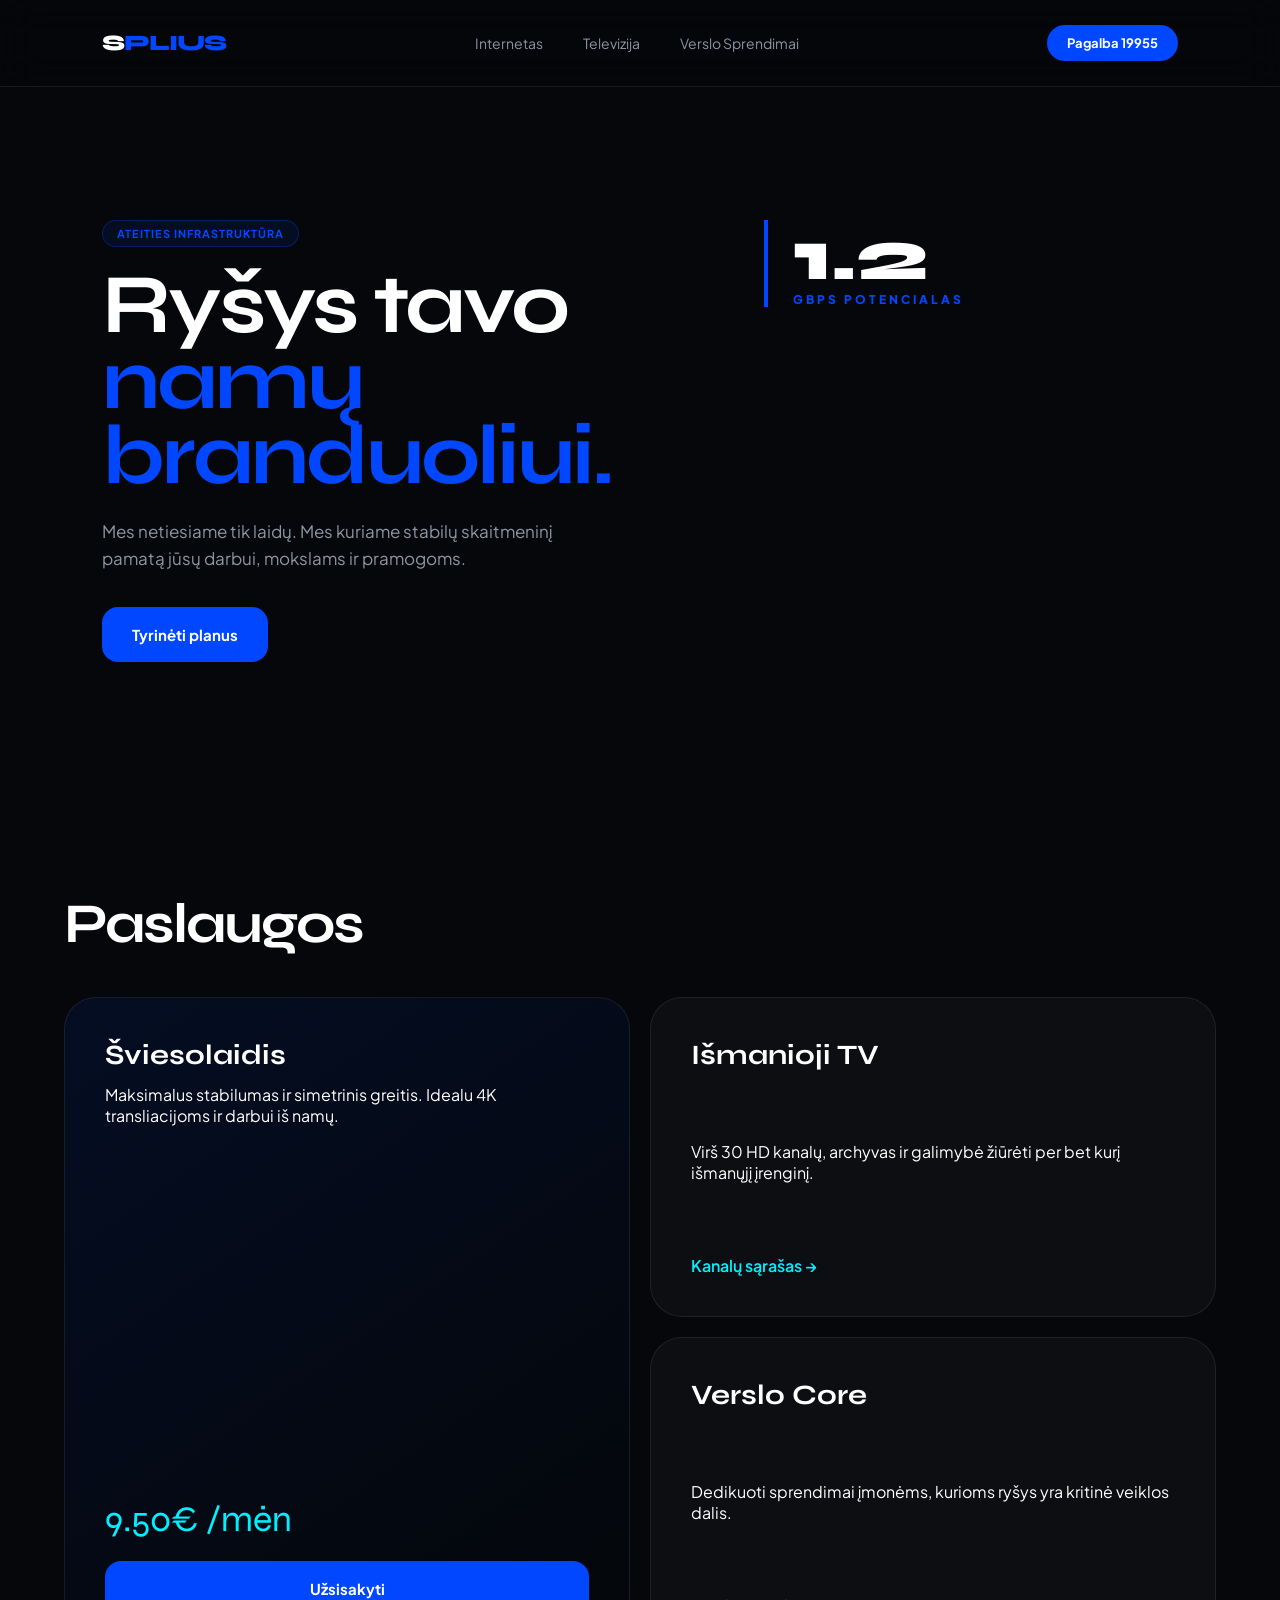
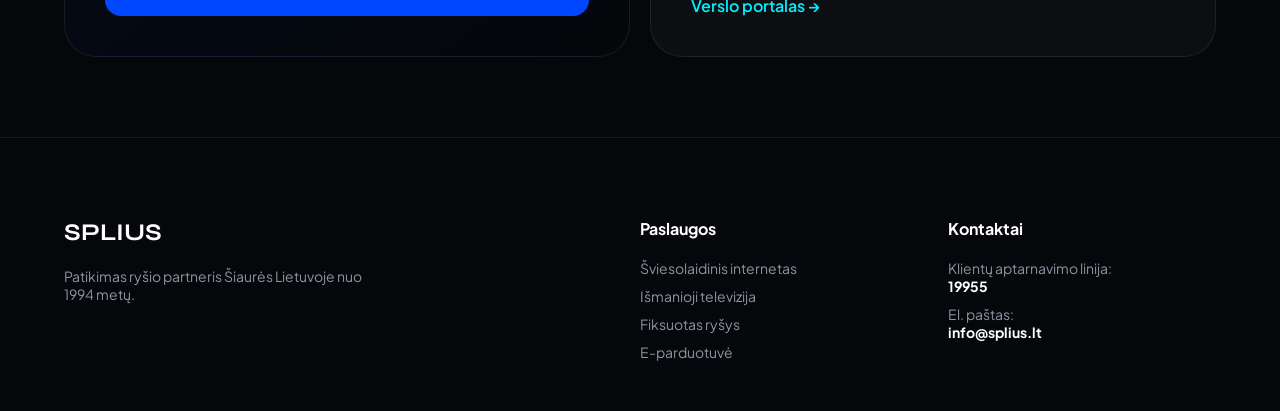
==== commit a0ef0ce2: "fix" ====
--- a/index.html
+++ b/index.html
@@ -1,164 +1,13 @@
 <!DOCTYPE html>
 <html lang="lt">
 <head>
-<meta charset="UTF-8">
-<meta name="viewport" content="width=device-width, initial-scale=1.0">
-<title>Splius — Jūsų skaitmeninis pamatas</title>
-<link href="https://fonts.googleapis.com/css2?family=Plus+Jakarta+Sans:wght@400;500;600&family=Syne:wght@700;800&display=swap" rel="stylesheet">
-<style>
-    :root {
-        --bg: #05070A;
-        --primary: #0047FF;
-        --accent: #00F0FF;
-        --text: #FFFFFF;
-        --text-muted: #8E95A2;
-        --card-bg: rgba(255, 255, 255, 0.03);
-        --border: rgba(255, 255, 255, 0.1);
-        --noise: url("data:image/svg+xml,%3Csvg viewBox='0 0 200 200' xmlns='http://www.w3.org/2000/svg'%3BaseFilter id='n'%3E%3CfeTurbulence type='fractalNoise' baseFrequency='0.65' numOctaves='3'/%3E%3C/baseFilter%3E%3Crect width='100%25' height='100%25' filter='url(%23n)'/%3E%3C/svg%3E");
-    }
-
-    *, *::before, *::after { box-sizing: border-box; margin: 0; padding: 0; }
-
-    body {
-        background-color: var(--bg);
-        color: var(--text);
-        font-family: 'Plus Jakarta Sans', sans-serif;
-        line-height: 1.6;
-        overflow-x: hidden;
-        -webkit-font-smoothing: antialiased;
-    }
-
-    body::before {
-        content: ""; position: fixed; inset: 0; opacity: 0.03; z-index: 100;
-        background-image: var(--noise); pointer-events: none;
-    }
-
-    /* ── NAVIGACIJA ── */
-    nav {
-        position: fixed; top: 0; width: 100%; z-index: 1000;
-        display: flex; justify-content: space-between; align-items: center;
-        padding: 20px 5%;
-        background: rgba(5, 7, 10, 0.8);
-        backdrop-filter: blur(20px);
-        border-bottom: 1px solid var(--border);
-    }
-
-    .logo {
-        font-family: 'Syne', sans-serif;
-        font-weight: 800; font-size: 24px;
-        letter-spacing: -1px; text-decoration: none; color: #fff;
-        display: flex; align-items: center; gap: 8px;
-    }
-    .logo span { color: var(--primary); }
-
-    .nav-links { display: flex; gap: 32px; }
-    .nav-links a { color: var(--text-muted); text-decoration: none; font-size: 14px; font-weight: 500; transition: 0.3s; }
-    .nav-links a:hover { color: var(--text); }
-
-    .nav-cta {
-        display: flex; align-items: center; gap: 20px;
-    }
-
-    /* ── HERO ── */
-    .hero {
-        padding: 180px 5% 100px;
-        min-height: 80vh;
-        display: grid; grid-template-columns: 1fr 1fr;
-        align-items: center;
-        position: relative;
-    }
-
-    .hero-content { z-index: 2; }
-
-    .badge {
-        display: inline-flex; align-items: center;
-        padding: 6px 12px; background: rgba(0, 71, 255, 0.1);
-        border: 1px solid var(--primary); border-radius: 100px;
-        color: var(--primary); font-size: 12px; font-weight: 700;
-        margin-bottom: 24px; text-transform: uppercase; letter-spacing: 1px;
-    }
-
-    .hero h1 {
-        font-family: 'Syne', sans-serif;
-        font-size: clamp(40px, 6vw, 90px);
-        line-height: 0.95; letter-spacing: -3px; margin-bottom: 30px;
-    }
-
-    .hero p {
-        font-size: 18px; color: var(--text-muted); max-width: 500px; margin-bottom: 40px;
-    }
-
-    .hero-visual {
-        position: relative; height: 100%;
-        display: flex; justify-content: center; align-items: center;
-    }
-
-    .glow-sphere {
-        position: absolute; width: 400px; height: 400px;
-        background: var(--primary); filter: blur(120px);
-        border-radius: 50%; opacity: 0.2; animation: pulse 8s infinite alternate;
-    }
-
-    @keyframes pulse { from { transform: scale(1); opacity: 0.2; } to { transform: scale(1.2); opacity: 0.3; } }
-
-    /* ── BENTO PASLAUGOS ── */
-    .services { padding: 100px 5%; }
-    
-    .section-title {
-        font-family: 'Syne', sans-serif; font-size: 48px; letter-spacing: -2px; margin-bottom: 60px;
-    }
-
-    .bento-grid {
-        display: grid; grid-template-columns: repeat(6, 1fr); grid-template-rows: repeat(2, 320px); gap: 20px;
-    }
-
-    .bento-card {
-        background: var(--card-bg); border: 1px solid var(--border);
-        border-radius: 32px; padding: 40px; transition: 0.4s cubic-bezier(0.2, 1, 0.3, 1);
-        display: flex; flex-direction: column; justify-content: space-between;
-    }
-
-    .bento-card:hover { border-color: var(--primary); transform: translateY(-8px); background: rgba(255,255,255,0.05); }
-
-    .bento-1 { grid-column: span 3; grid-row: span 2; background: linear-gradient(135deg, rgba(0,71,255,0.1) 0%, transparent 100%); }
-    .bento-2 { grid-column: span 3; }
-    .bento-3 { grid-column: span 3; }
-
-    .bento-card h3 { font-family: 'Syne', sans-serif; font-size: 32px; margin-bottom: 10px; }
-    .bento-card p { color: var(--text-muted); }
-    .price-tag { font-family: 'Syne', sans-serif; font-size: 40px; color: var(--accent); margin-top: 20px; }
-
-    /* ── MYGTUKAI ── */
-    .btn {
-        background: var(--primary); color: white; padding: 16px 32px;
-        border-radius: 14px; text-decoration: none; font-weight: 600;
-        display: inline-flex; align-items: center; gap: 10px; transition: 0.3s;
-        border: none; cursor: pointer;
-    }
-    .btn:hover { box-shadow: 0 0 30px rgba(0, 71, 255, 0.5); transform: translateY(-2px); }
-
-    .btn-outline {
-        background: transparent; border: 1px solid var(--border);
-    }
-    .btn-outline:hover { background: var(--border); }
-
-    /* ── FOOTER ── */
-    footer {
-        padding: 80px 5% 40px; border-top: 1px solid var(--border);
-        display: grid; grid-template-columns: 2fr 1fr 1fr; gap: 40px;
-    }
-
-    .footer-brand h2 { font-family: 'Syne', sans-serif; margin-bottom: 20px; }
-    .footer-brand p { color: var(--text-muted); font-size: 14px; max-width: 300px; }
-
-    @media (max-width: 1024px) {
-        .hero { grid-template-columns: 1fr; text-align: center; padding-top: 140px; }
-        .hero p { margin: 0 auto 40px; }
-        .bento-grid { grid-template-columns: 1fr; grid-template-rows: auto; }
-        .bento-1, .bento-2, .bento-3 { grid-column: span 1; }
-        .nav-links { display: none; }
-    }
-</style>
+    <meta charset="UTF-8">
+    <meta name="viewport" content="width=device-width, initial-scale=1.0, maximum-scale=1.0, user-scalable=no">
+    <title>Splius — Ryšio Evoliucija</title>
+    <!-- Šriftai -->
+    <link href="https://fonts.googleapis.com/css2?family=Plus+Jakarta+Sans:wght@400;600&family=Syne:wght@700;800&display=swap" rel="stylesheet">
+    <!-- CSS ryšys -->
+    <link rel="stylesheet" href="style.css">
 </head>
 <body>
 
@@ -167,89 +16,57 @@
     <div class="nav-links">
         <a href="#internetas">Internetas</a>
         <a href="#televizija">Televizija</a>
-        <a href="#verslui">Verslui</a>
-        <a href="#apie">Apie mus</a>
+        <a href="#verslui">Verslo Sprendimai</a>
     </div>
-    <div class="nav-cta">
-        <a href="#" class="btn-outline btn" style="padding: 10px 20px; font-size: 13px;">Savitarna</a>
-        <a href="tel:19955" class="btn" style="padding: 10px 20px; font-size: 13px;">📞 19955</a>
-    </div>
+    <a href="tel:19955" class="btn" style="padding: 10px 20px; font-size: 13px; border-radius: 100px;">Pagalba 19955</a>
 </nav>
 
-<section class="hero">
-    <div class="hero-content">
-        <div class="badge">Sukurta Šiaurės Lietuvai</div>
-        <h1>Ryšys be<span>kompromisų.</span></h1>
-        <p>Galingiausias šviesolaidis ir išmanioji televizija tavo namams. Stabilumas, kuriuo pasitiki tūkstančiai šeimų.</p>
-        <div style="display: flex; gap: 15px;">
-            <a href="#internetas" class="btn">Rinktis planą </a>
-            <a href="#" class="btn btn-outline">Akcijos</a>
-        </div>
-    </div>
-    <div class="hero-visual">
-        <div class="glow-sphere"></div>
-        <div style="z-index: 5; text-align: right; border-right: 2px solid var(--primary); padding-right: 20px;">
-            <div style="font-family: 'Syne'; font-size: 80px; line-height: 1;">1000</div>
-            <div style="text-transform: uppercase; letter-spacing: 4px; color: var(--primary); font-weight: 800;">Mbps Greitis</div>
-        </div>
-    </div>
-</section>
-
-<section class="services" id="internetas">
-    <h2 class="section-title">Paslaugų moduliai.</h2>
-    <div class="bento-grid">
-        <!-- Internetas -->
-        <div class="bento-card bento-1">
-            <div>
-                <h3>Šviesolaidis</h3>
-                <p>Neribotas duomenų srautas, simetrinis greitis ir saugus namų tinklas.</p>
-            </div>
-            <div>
-                <div class="price-tag">nuo 9.50€</div>
-                <a href="#" class="btn" style="margin-top: 20px; width: 100%; justify-content: center;">Užsakyti</a>
+<main>
+    <section class="hero">
+        <div class="hero-content">
+            <div class="badge">Ateities infrastruktūra</div>
+            <h1>Ryšys tavo <span>namų branduoliui.</span></h1>
+            <p>Mes netiesiame tik laidų. Mes kuriame stabilų skaitmeninį pamatą jūsų darbui, mokslams ir pramogoms.</p>
+            <div style="display: flex; gap: 15px;">
+                <a href="#internetas" class="btn">Tyrinėti planus</a>
             </div>
         </div>
+        <div class="hero-visual">
+            <div style="border-left: 4px solid var(--primary); padding-left: 25px;">
+                <div style="font-family: 'Syne'; font-size: 72px; font-weight: 800; line-height: 1;">1.2</div>
+                <div style="color: var(--primary); font-weight: 800; letter-spacing: 3px; font-size: 12px;">GBPS POTENCIALAS</div>
+            </div>
+        </div>
+    </section>
 
-        <!-- TV -->
-        <div class="bento-card bento-2">
-            <div>
+    <section class="services" id="internetas">
+        <h2 class="section-title">Paslaugos</h2>
+        <div class="bento-grid">
+            <div class="bento-card bento-1">
+                <div>
+                    <h3>Šviesolaidis</h3>
+                    <p>Maksimalus stabilumas ir simetrinis greitis. Idealu 4K transliacijoms ir darbui iš namų.</p>
+                </div>
+                <div>
+                    <div class="price-tag">9.50€ /mėn</div>
+                    <a href="#" class="btn">Užsisakyti</a>
+                </div>
+            </div>
+
+            <div class="bento-card bento-2">
                 <h3>Išmanioji TV</h3>
-                <p>30+ HD kanalų, 14 d. archyvas ir galimybė žiūrėti per bet kurį įrenginį.</p>
+                <p>Virš 30 HD kanalų, archyvas ir galimybė žiūrėti per bet kurį išmanųjį įrenginį.</p>
+                <a href="#" style="color: var(--accent); text-decoration: none; font-weight: 600; margin-top: 15px;">Kanalų sąrašas →</a>
             </div>
-            <a href="#" style="color: var(--primary); font-weight: 700; text-decoration: none; margin-top: 15px;">Kanalų sąrašas →</a>
+
+            <div class="bento-card bento-3">
+                <h3>Verslo Core</h3>
+                <p>Dedikuoti sprendimai įmonėms, kurioms ryšys yra kritinė veiklos dalis.</p>
+                <a href="#" style="color: var(--accent); text-decoration: none; font-weight: 600; margin-top: 15px;">Verslo portalas →</a>
+            </div>
         </div>
-
-        <!-- Verslui -->
-        <div class="bento-card bento-3">
-            <div>
-                <h3>Verslo sprendimai</h3>
-                <p>Dedikuotas ryšys, IT infrastruktūra ir saugumo sprendimai jūsų augimui.</p>
-            </div>
-            <a href="#" class="btn btn-outline" style="margin-top: 15px;">Verslo portalas</a>
-        </div>
-    </div>
-</section>
-
-<section style="padding: 100px 5%; text-align: center; background: rgba(0,71,255,0.02);">
-    <h2 style="font-family: 'Syne'; font-size: 40px; margin-bottom: 20px;">Kodėl verta rinktis SPLIUS?</h2>
-    <div style="display: grid; grid-template-columns: repeat(auto-fit, minmax(250px, 1fr)); gap: 30px; margin-top: 60px;">
-        <div>
-            <h4 style="font-size: 24px; margin-bottom: 10px; color: var(--primary);">01</h4>
-            <p style="font-weight: 700;">Vietinis aptarnavimas</p>
-            <p style="color: var(--text-muted); font-size: 14px;">Mūsų technikai pas jus atvyks greičiau nei bet kas kitas.</p>
-        </div>
-        <div>
-            <h4 style="font-size: 24px; margin-bottom: 10px; color: var(--primary);">02</h4>
-            <p style="font-weight: 700;">Nuosavas tinklas</p>
-            <p style="color: var(--text-muted); font-size: 14px;">Mes nepernuomojame ryšio — mes jį valdome nuo pamatų.</p>
-        </div>
-        <div>
-            <h4 style="font-size: 24px; margin-bottom: 10px; color: var(--primary);">03</h4>
-            <p style="font-weight: 700;">Lankstūs planai</p>
-            <p style="color: var(--text-muted); font-size: 14px;">Jokių „žvaigždučių“ ar paslėptų mokesčių sutartyse.</p>
-        </div>
-    </div>
-</section>
+    </section>
+</main>
 
 <footer>
     <div class="footer-brand">
--- a/style.css
+++ b/style.css
@@ -0,0 +1,148 @@
+:root {
+    --bg: #05070A;
+    --primary: #0047FF;
+    --accent: #00F0FF;
+    --text: #FFFFFF;
+    --text-muted: #8E95A2;
+    --card-bg: rgba(255, 255, 255, 0.03);
+    --border: rgba(255, 255, 255, 0.08);
+}
+
+*, *::before, *::after { 
+    box-sizing: border-box; 
+    margin: 0; 
+    padding: 0; 
+}
+
+html, body { 
+    width: 100%; 
+    overflow-x: hidden;
+    background-color: var(--bg);
+    color: var(--text);
+    font-family: 'Plus Jakarta Sans', sans-serif;
+    -webkit-font-smoothing: antialiased;
+    scroll-behavior: smooth;
+}
+
+/* Triukšmo tekstūra fonui */
+body::before {
+    content: ""; position: fixed; inset: 0; opacity: 0.02; z-index: 1;
+    background-image: url("data:image/svg+xml,%3Csvg viewBox='0 0 200 200' xmlns='http://www.w3.org/2000/svg'%3BaseFilter id='n'%3E%3CfeTurbulence type='fractalNoise' baseFrequency='0.65' numOctaves='3'/%3E%3C/baseFilter%3E%3Crect width='100%25' height='100%25' filter='url(%23n)'/%3E%3C/svg%3E");
+    pointer-events: none;
+}
+
+/* --- NAVIGACIJA --- */
+nav {
+    position: fixed; top: 0; width: 100%; z-index: 1000;
+    display: flex; justify-content: space-between; align-items: center;
+    padding: 15px 5%;
+    background: rgba(5, 7, 10, 0.85);
+    backdrop-filter: blur(20px);
+    border-bottom: 1px solid var(--border);
+}
+
+.logo {
+    font-family: 'Syne', sans-serif;
+    font-weight: 800; font-size: 22px;
+    letter-spacing: -1px; text-decoration: none; color: #fff;
+}
+
+.logo span { color: var(--primary); }
+
+.nav-links { display: none; }
+
+/* --- HERO SEKCIJA --- */
+.hero {
+    padding: 140px 5% 60px;
+    display: flex; flex-direction: column; gap: 40px;
+    position: relative;
+}
+
+.badge {
+    display: inline-flex; padding: 6px 14px; background: rgba(0, 71, 255, 0.1);
+    border: 1px solid rgba(0, 71, 255, 0.3); border-radius: 100px;
+    color: var(--primary); font-size: 11px; font-weight: 700;
+    margin-bottom: 20px; text-transform: uppercase; letter-spacing: 1px;
+}
+
+.hero h1 {
+    font-family: 'Syne', sans-serif;
+    font-size: clamp(42px, 10vw, 84px);
+    line-height: 0.9; letter-spacing: -3px; margin-bottom: 24px;
+}
+
+.hero h1 span { display: block; color: var(--primary); }
+
+.hero p {
+    font-size: 17px; color: var(--text-muted); max-width: 500px;
+    margin-bottom: 35px; line-height: 1.6;
+}
+
+/* --- BENTO GRID --- */
+.services { padding: 80px 5%; }
+
+.section-title { 
+    font-family: 'Syne', sans-serif; 
+    font-size: 38px; margin-bottom: 40px; 
+    letter-spacing: -2px;
+}
+
+.bento-grid {
+    display: grid; grid-template-columns: 1fr; gap: 20px;
+}
+
+.bento-card {
+    background: var(--card-bg); border: 1px solid var(--border);
+    border-radius: 32px; padding: 40px;
+    display: flex; flex-direction: column; justify-content: space-between;
+    transition: all 0.4s cubic-bezier(0.23, 1, 0.32, 1);
+}
+
+.bento-1 { 
+    background: linear-gradient(145deg, rgba(0, 71, 255, 0.1) 0%, rgba(5, 7, 10, 0) 100%);
+}
+
+.bento-card h3 { font-family: 'Syne', sans-serif; font-size: 28px; margin-bottom: 12px; }
+.price-tag { font-family: 'Syne', sans-serif; font-size: 36px; color: var(--accent); margin: 20px 0; }
+
+/* --- MYGTUKAI --- */
+.btn {
+    background: var(--primary); color: white; padding: 18px 30px;
+    border-radius: 16px; text-decoration: none; font-weight: 700;
+    display: flex; justify-content: center; align-items: center;
+    transition: all 0.3s; border: none; font-size: 15px;
+}
+
+.btn:hover { transform: translateY(-3px); box-shadow: 0 15px 30px rgba(0, 71, 255, 0.3); }
+
+/* ── FOOTER ── */
+    footer {
+        padding: 80px 5% 40px; border-top: 1px solid var(--border);
+        display: grid; grid-template-columns: 2fr 1fr 1fr; gap: 40px;
+    }
+
+    .footer-brand h2 { font-family: 'Syne', sans-serif; margin-bottom: 20px; }
+    .footer-brand p { color: var(--text-muted); font-size: 14px; max-width: 300px; }
+
+/* --- DESKTOP ADAPTACIJA (Auksinis standartas) --- */
+@media (min-width: 1024px) {
+    nav { padding: 25px 8%; }
+    .nav-links { display: flex; gap: 40px; }
+    .nav-links a { color: var(--text-muted); text-decoration: none; font-size: 14px; transition: 0.3s; }
+    .nav-links a:hover { color: #fff; }
+
+    .hero { 
+        display: grid; grid-template-columns: 1.2fr 0.8fr; 
+        padding: 220px 8% 140px; min-height: 90vh;
+    }
+
+    .bento-grid {
+        grid-template-columns: repeat(6, 1fr);
+        grid-template-rows: repeat(2, 320px);
+    }
+    .bento-1 { grid-column: span 3; grid-row: span 2; }
+    .bento-2 { grid-column: span 3; }
+    .bento-3 { grid-column: span 3; }
+
+    .section-title { font-size: 56px; }
+}
